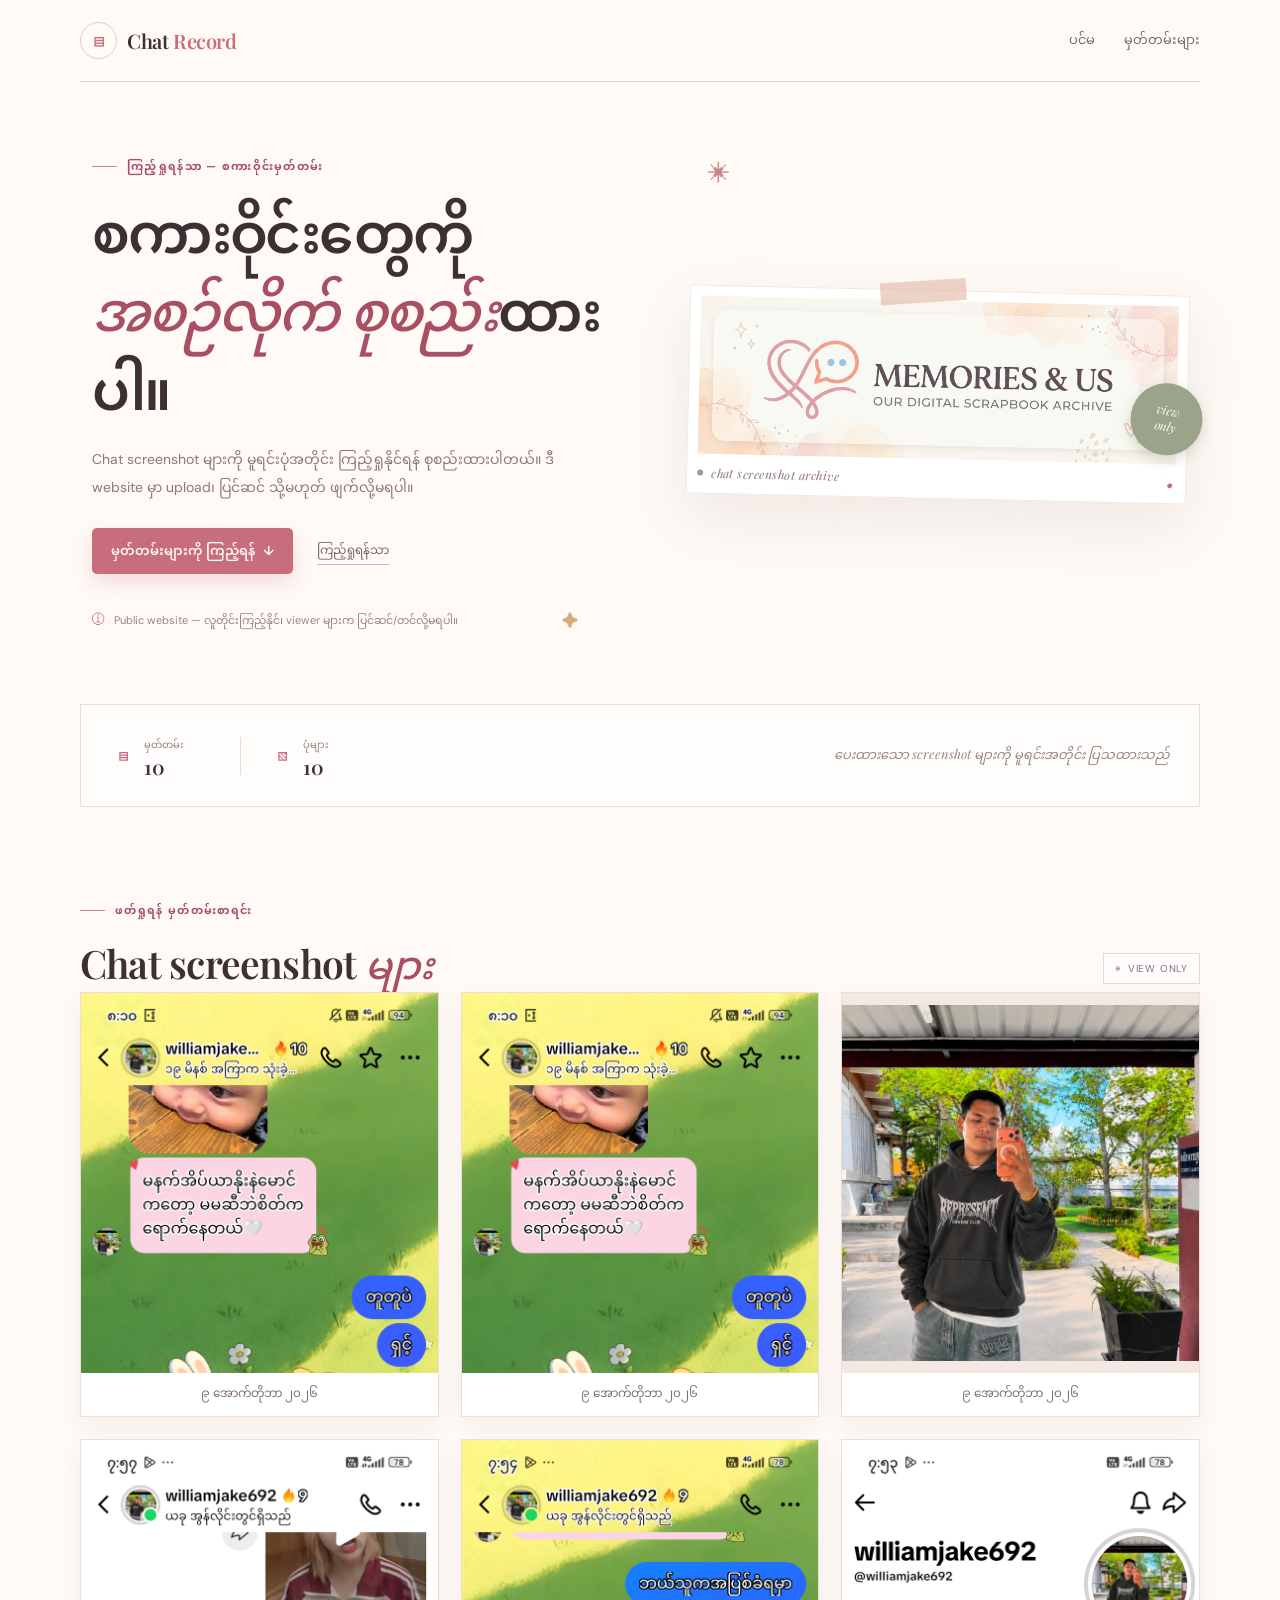
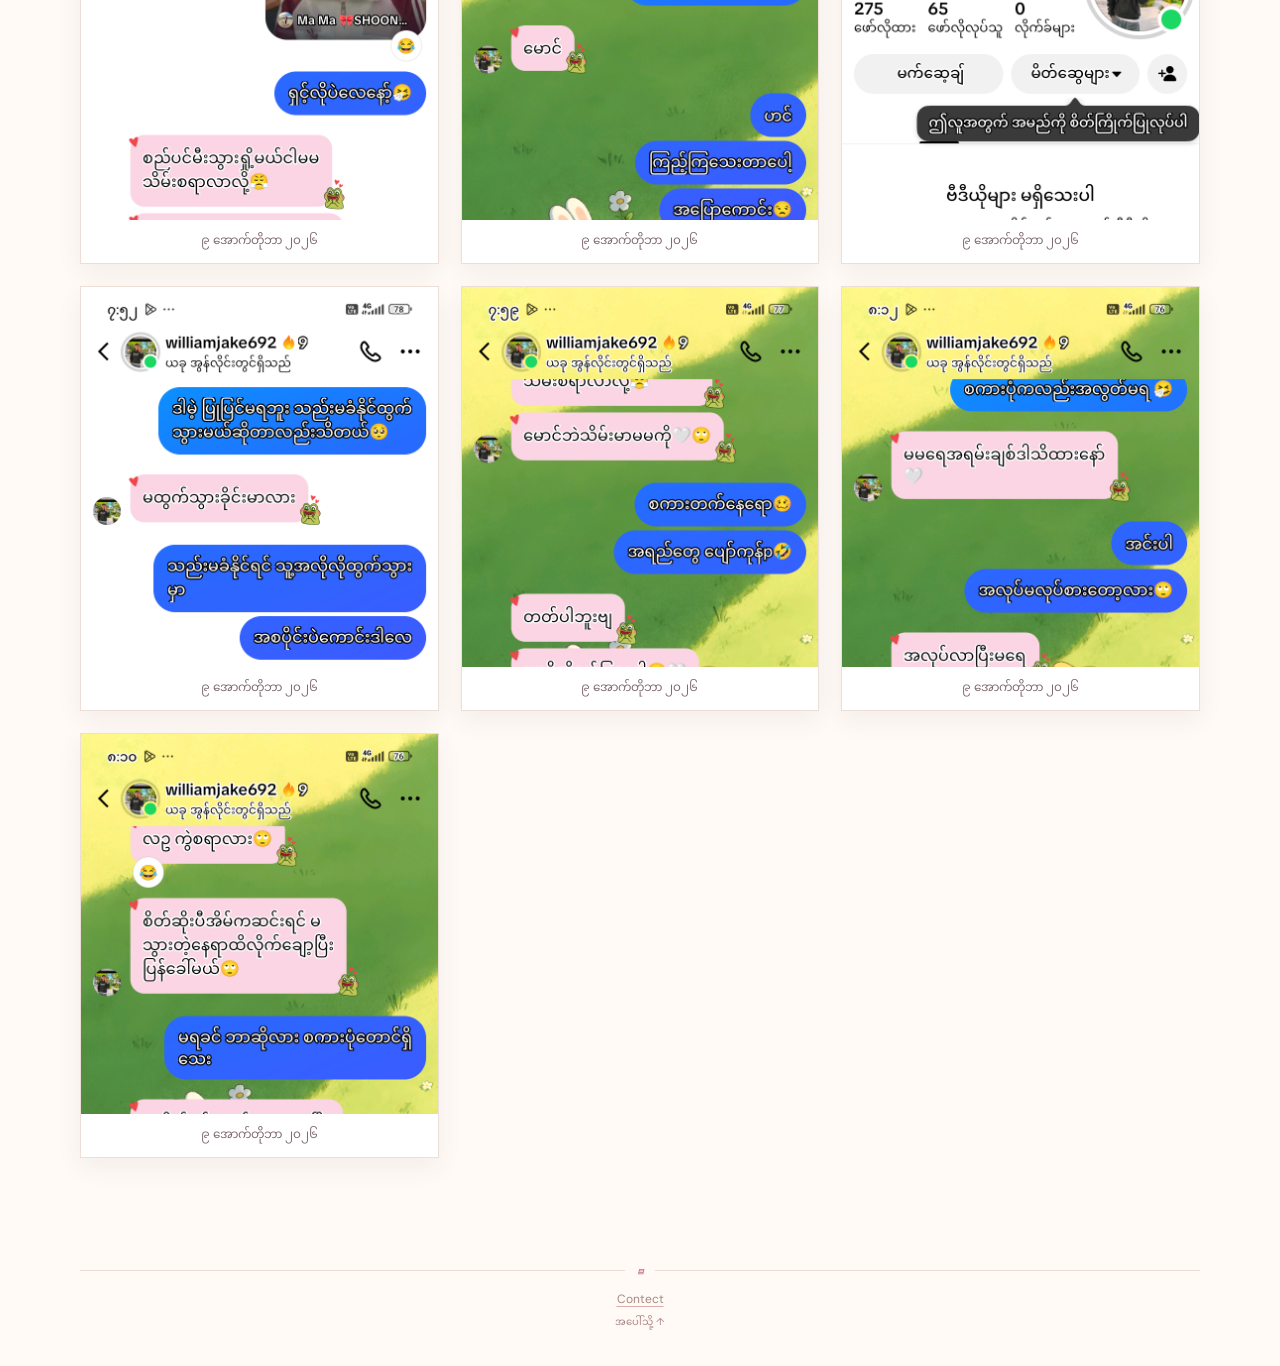
==== index.html @ d7e2bb33 "Link footer contact text to supplied website" ====
<!doctype html>
<html lang="my">
  <head>
    <meta charset="UTF-8" />
    <meta name="viewport" content="width=device-width, initial-scale=1" />
    <meta name="theme-color" content="#fff9f5" />
    <meta name="description" content="Chat screenshot များကို ကြည့်ရှုရန်သာ ပြုလုပ်ထားသော public read-only archive။" />
    <title>စကားဝိုင်းမှတ်တမ်း — Chat Archive</title>
    <link rel="preconnect" href="https://fonts.googleapis.com" />
    <link rel="preconnect" href="https://fonts.gstatic.com" crossorigin />
    <link href="https://fonts.googleapis.com/css2?family=DM+Sans:wght@400;500;600;700&family=Noto+Sans+Myanmar:wght@400;500;600;700&family=Playfair+Display:wght@500;600;700&display=swap" rel="stylesheet" />
    <link rel="stylesheet" href="styles.css?v=contact-6" />
    <script src="script.js?v=photos-5" defer></script>
  </head>
  <body>
    <div class="paper-grain" aria-hidden="true"></div>
    <div class="page-shell">
      <header class="topbar">
        <a class="brand" href="#home" aria-label="စကားဝိုင်းမှတ်တမ်း ပင်မစာမျက်နှာ">
          <span class="brand-mark" aria-hidden="true">▤</span>
          <span class="brand-name">Chat <i>Record</i></span>
        </a>
        <nav class="nav" aria-label="အဓိကလမ်းညွှန်">
          <a href="#home">ပင်မ</a>
          <a href="#gallery">မှတ်တမ်းများ</a>
        </nav>
      </header>

      <main id="home">
        <section class="hero" aria-labelledby="hero-title">
          <div class="hero-copy">
            <p class="eyebrow"><span class="eyebrow-line"></span> ကြည့်ရှုရန်သာ — စကားဝိုင်းမှတ်တမ်း</p>
            <h1 id="hero-title">စကားဝိုင်းတွေကို<br /><em>အစဉ်လိုက် စုစည်း</em>ထားပါ။</h1>
            <p class="hero-description">Chat screenshot များကို မူရင်းပုံအတိုင်း ကြည့်ရှုနိုင်ရန် စုစည်းထားပါတယ်။ ဒီ website မှာ upload၊ ပြင်ဆင် သို့မဟုတ် ဖျက်လို့မရပါ။</p>
            <div class="hero-actions">
              <a class="button button-primary" href="#gallery">မှတ်တမ်းများကို ကြည့်ရန် <span aria-hidden="true">↓</span></a>
              <span class="text-link">ကြည့်ရှုရန်သာ</span>
            </div>
            <div class="little-note"><span class="note-heart" aria-hidden="true">ⓘ</span><span>Public website — လူတိုင်းကြည့်နိုင်၊ viewer များက ပြင်ဆင်/တင်လို့မရပါ။</span></div>
          </div>
          <figure class="cover-card">
            <img src="assets/memories-us.jpg" alt="Memories & Us — Our digital scrapbook archive" fetchpriority="high" />
            <figcaption><span class="caption-dot"></span> chat screenshot archive <span class="caption-heart" aria-hidden="true">•</span></figcaption>
            <span class="cover-sticker" aria-hidden="true">view<br />only</span>
          </figure>
          <span class="hero-sparkle sparkle-one" aria-hidden="true">✳</span>
          <span class="hero-sparkle sparkle-two" aria-hidden="true">✦</span>
        </section>

        <section class="overview" aria-label="မှတ်တမ်းအကျဉ်း">
          <div class="overview-item"><span class="overview-icon">▤</span><span class="overview-label">မှတ်တမ်း</span><strong id="momentCount">10</strong></div>
          <span class="overview-divider" aria-hidden="true"></span>
          <div class="overview-item"><span class="overview-icon">▧</span><span class="overview-label">ပုံများ</span><strong id="photoCount">10</strong></div>
          <div class="overview-note">ပေးထားသော screenshot များကို မူရင်းအတိုင်း ပြသထားသည်</div>
        </section>

        <section class="gallery-section" id="gallery" aria-labelledby="gallery-heading">
          <div class="gallery-heading-row">
            <div class="section-heading">
              <p class="eyebrow"><span class="eyebrow-line"></span> ဖတ်ရှုရန် မှတ်တမ်းစာရင်း</p>
              <h2 id="gallery-heading">Chat screenshot <em>များ</em></h2>
            </div>
            <span class="view-only-badge"><span aria-hidden="true">◉</span> VIEW ONLY</span>
          </div>
          <div id="memoryGrid" class="memory-grid" aria-live="polite"></div>
        </section>
      </main>

      <footer class="footer"><div class="footer-rule"><span>▤</span></div><p><a class="footer-contact" href="https://daily-y-app.github.io/Apk-download" target="_blank" rel="noopener noreferrer">Contect</a></p><a href="#home">အပေါ်သို့ ↑</a></footer>
    </div>

    <dialog id="lightbox" class="lightbox" aria-label="ပုံကို အပြည့်ကြည့်ရန်"><button id="lightboxClose" class="lightbox-close" type="button" aria-label="ပိတ်ရန်">×</button><img id="lightboxImage" alt="မှတ်တမ်းပုံ အပြည့်အစုံ" /><p id="lightboxCaption"></p></dialog>
  </body>
</html>
---- styles.css ----
:root {
  color-scheme: light;
  --ink: #3d3034;
  --muted: #8c777c;
  --rose: #c86d7c;
  --rose-deep: #a94f64;
  --rose-pale: #f8e8e5;
  --paper: #fffaf6;
  --paper-deep: #f7eee8;
  --line: #eadbd5;
  --sage: #7f8e74;
  --serif: 'Playfair Display', 'Noto Sans Myanmar', Georgia, serif;
  --sans: 'DM Sans', 'Noto Sans Myanmar', sans-serif;
  --shadow: 0 22px 60px rgba(97, 64, 63, .10);
}

* { box-sizing: border-box; }
html { scroll-behavior: smooth; scroll-padding-top: 90px; }
body { margin: 0; min-width: 320px; color: var(--ink); background: var(--paper); font-family: var(--sans); font-size: 15px; line-height: 1.75; }
button, input, textarea { font: inherit; }
button, a, label { -webkit-tap-highlight-color: transparent; }
a { color: inherit; }
button:focus-visible, a:focus-visible, input:focus-visible, textarea:focus-visible, label:focus-within { outline: 3px solid rgba(200,109,124,.38); outline-offset: 3px; }
::selection { background: #f1ccd0; color: var(--ink); }
.paper-grain { position: fixed; inset: 0; z-index: -1; pointer-events: none; opacity: .24; background-image: radial-gradient(#c5a79b .55px, transparent .55px); background-size: 8px 8px; mask-image: linear-gradient(to bottom, #000, transparent 72%); }
.page-shell { width: min(1120px, calc(100% - 48px)); margin: 0 auto; }
.topbar { height: 82px; display: flex; align-items: center; justify-content: space-between; border-bottom: 1px solid rgba(218,195,185,.65); }
.brand { display: flex; align-items: center; gap: 10px; text-decoration: none; }
.brand-mark { width: 37px; height: 37px; display: grid; place-items: center; border: 1px solid #e6c7c2; border-radius: 50%; color: var(--rose); font-size: 22px; line-height: 1; }
.brand-name { font: 600 20px/1 var(--serif); letter-spacing: -.4px; }
.brand-name i { color: var(--rose); font-style: normal; }
.nav { display: flex; align-items: center; gap: 29px; font-size: 13px; }
.nav a { text-decoration: none; color: #78696b; transition: color .2s; }
.nav a:hover { color: var(--rose-deep); }
.nav .nav-add { border: 1px solid #e6c5c1; padding: 7px 15px; border-radius: 30px; color: var(--rose-deep); }
.hero { position: relative; display: grid; grid-template-columns: 1fr .94fr; align-items: center; gap: 64px; padding: 75px 12px 72px; }
.hero-copy { position: relative; z-index: 1; }
.eyebrow { margin: 0 0 15px; display: flex; align-items: center; gap: 10px; color: var(--rose-deep); font-size: 11px; letter-spacing: .12em; font-weight: 700; }
.eyebrow-line { width: 25px; height: 1px; background: #ca8390; }
h1, h2 { margin: 0; font-weight: 500; }
.hero h1 { font: 600 clamp(37px, 4.3vw, 57px)/1.42 var(--serif); letter-spacing: -.04em; }
h1 em, h2 em { color: var(--rose-deep); font-weight: 500; }
.hero-description { max-width: 480px; margin: 19px 0 0; color: var(--muted); font-size: 14px; line-height: 2; }
.hero-actions { display: flex; align-items: center; gap: 24px; margin-top: 27px; }
.button { display: inline-flex; justify-content: center; align-items: center; gap: 8px; border: 0; border-radius: 5px; padding: 12px 19px; cursor: pointer; text-decoration: none; font-size: 13px; font-weight: 600; transition: transform .2s, background .2s, box-shadow .2s; }
.button:hover { transform: translateY(-2px); }
.button-primary { color: #fffaf8; background: var(--rose); box-shadow: 0 8px 20px rgba(180,93,109,.20); }
.button-primary:hover { background: var(--rose-deep); box-shadow: 0 10px 24px rgba(180,93,109,.27); }
.text-link { color: #776467; text-decoration: none; font-size: 12px; border-bottom: 1px solid #d5b6b0; padding: 3px 0; }
.little-note { display: flex; align-items: center; gap: 9px; margin-top: 35px; color: #9a8482; font-size: 11px; }
.note-heart { color: #c66b7a; font-size: 13px; }
.cover-card { position: relative; margin: 0; padding: 10px 10px 0; transform: rotate(1.3deg); background: #fff; box-shadow: var(--shadow); border: 1px solid #f2e8e1; }
.cover-card::before { content: ''; position: absolute; left: 38%; top: -10px; z-index: 2; width: 86px; height: 22px; transform: rotate(-5deg); background: rgba(225,184,163,.6); }
.cover-card img { display: block; width: 100%; height: auto; aspect-ratio: 1792 / 592; object-fit: contain; background: #fff8f3; }
.cover-card figcaption { height: 39px; display: flex; align-items: center; gap: 8px; color: #8d7771; font: italic 12px var(--serif); letter-spacing: .04em; }
.caption-dot { width: 6px; height: 6px; border-radius: 50%; background: #95a18a; }
.caption-heart { margin-left: auto; color: var(--rose); font-size: 17px; }
.cover-sticker { position: absolute; right: -16px; bottom: 48px; width: 72px; height: 72px; display: grid; place-content: center; border-radius: 50%; transform: rotate(9deg); text-align: center; color: #fffaf8; background: #9ba38a; font: italic 12px/1.3 var(--serif); box-shadow: 0 5px 14px #7d786344; }
.hero-sparkle { position: absolute; color: #ca8589; }
.sparkle-one { top: 73px; right: 42%; font-size: 22px; }
.sparkle-two { bottom: 67px; left: 43%; color: #d5ac76; font-size: 17px; }
.overview { position: relative; min-height: 103px; display: flex; align-items: center; justify-content: flex-start; gap: 29px; padding: 15px 30px; border: 1px solid #eadcd4; background: rgba(255,255,255,.65); }
.overview-item { min-width: 100px; display: grid; grid-template-columns: 24px auto; grid-template-rows: 1fr 1fr; align-items: center; column-gap: 9px; }
.overview-icon { grid-row: 1 / 3; color: var(--rose); font-size: 20px; text-align: center; }
.overview-label { color: #957f7e; font-size: 10px; }
.overview-item strong { font: 600 20px/1.1 var(--serif); }
.overview-divider { width: 1px; height: 38px; background: #e8d9d2; }
.overview-note { margin-left: auto; color: #9b8581; font: italic 13px var(--serif); }
.overview-note span { margin-left: 7px; color: var(--rose); }
.add-section, .gallery-section { padding-top: 94px; }
.section-heading h2 { font: 600 clamp(27px, 3.4vw, 39px)/1.45 var(--serif); letter-spacing: -.02em; }
.section-heading > p:last-child { margin: 7px 0 0; color: var(--muted); font-size: 13px; }
.memory-form { margin-top: 25px; padding: 25px 29px 20px; border: 1px solid var(--line); background: rgba(255,255,255,.76); box-shadow: 0 12px 32px rgba(95,66,61,.055); }
.form-topline { display: flex; align-items: center; gap: 9px; padding-bottom: 17px; margin-bottom: 20px; border-bottom: 1px solid #f0e6e0; color: #6f5d60; font: 500 13px var(--serif); }
.form-icon { color: var(--rose); font-size: 18px; }
.form-required { margin-left: auto; color: #aa8e8c; font: 11px var(--sans); }
.field-grid { display: grid; grid-template-columns: 1fr 1fr; gap: 18px; }
.field { min-width: 0; display: block; margin-bottom: 16px; }
.field > span:first-child { display: block; margin: 0 0 7px; color: #645357; font-size: 12px; font-weight: 600; }
.field > span b { color: var(--rose); }
.field small { color: #a38e8c; font-size: 10px; font-weight: 400; }
.field input, .field textarea { display: block; width: 100%; border: 1px solid #e8dcd5; border-radius: 4px; padding: 10px 12px; color: var(--ink); background: #fffdfa; font-size: 12px; line-height: 1.7; transition: border .2s, box-shadow .2s; }
.field input::placeholder, .field textarea::placeholder { color: #b29f9d; }
.field input:focus, .field textarea:focus { outline: none; border-color: #cd8b94; box-shadow: 0 0 0 3px rgba(200,109,124,.10); }
.field textarea { min-height: 88px; resize: vertical; }
.image-fields { gap: 18px; }
.file-field input[type=file] { padding: 6px 8px; color: #8e7d7b; background: #fffdfa; font-size: 11px; }
.file-field input[type=file]::file-selector-button { margin-right: 10px; padding: 6px 10px; border: 0; border-radius: 3px; color: #775b61; background: #f5e9e6; cursor: pointer; font: 11px var(--sans); }
.file-hint { display: block; margin-top: 5px; color: #a48e8b; font-size: 10px; }
.image-preview { position: relative; width: fit-content; max-width: 100%; margin: 0 0 16px; padding: 5px; border: 1px solid var(--line); background: white; }
.image-preview[hidden] { display: none; }
.image-preview img { display: block; max-width: min(330px, 70vw); max-height: 200px; object-fit: contain; }
.preview-remove { position: absolute; top: 8px; right: 8px; width: 26px; height: 26px; border: 0; border-radius: 50%; color: white; background: #503b40cc; cursor: pointer; font-size: 18px; line-height: 1; }
.form-bottom { display: flex; align-items: center; justify-content: space-between; gap: 16px; padding-top: 4px; }
.form-bottom p { margin: 0; color: #9b8582; font-size: 10px; }
.submit-button { min-width: 148px; }
.form-message { min-height: 0; margin: 0; color: var(--rose-deep); font-size: 12px; }
.form-message:not(:empty) { margin-top: 10px; }
.gallery-heading-row { display: flex; align-items: end; justify-content: space-between; gap: 20px; }
.archive-actions { display: flex; gap: 8px; padding-bottom: 7px; }
.quiet-button { display: inline-flex; align-items: center; justify-content: center; min-height: 34px; padding: 6px 11px; border: 1px solid #e7d8d3; border-radius: 4px; color: #826e70; background: rgba(255,255,255,.6); cursor: pointer; text-decoration: none; font-size: 11px; transition: border .2s, color .2s; }
.quiet-button:hover { border-color: #cf9ca0; color: var(--rose-deep); }
.import-label { cursor: pointer; }
.gallery-toolbar { display: flex; align-items: center; gap: 10px; margin: 25px 0 18px; padding-bottom: 13px; border-bottom: 1px solid #ebdfda; }
.search-box { display: flex; align-items: center; gap: 8px; width: min(320px, 52%); height: 36px; padding: 0 10px; border: 1px solid #e9ddd7; background: rgba(255,255,255,.7); color: #a08888; }
.search-box > span { font: 23px/1 var(--serif); }
.search-box input { width: 100%; border: 0; outline: 0; color: var(--ink); background: transparent; font-size: 11px; }
.search-box input:focus-visible { outline: none; }
.filter-button { height: 36px; padding: 0 12px; border: 1px solid #e9ddd7; color: #806b6e; background: #fffdfa; cursor: pointer; font-size: 11px; }
.filter-button[aria-pressed=true] { border-color: #d7a0a3; color: var(--rose-deep); background: #f9eeec; }
.filter-button span { margin-right: 4px; }
.result-label { margin: 0 0 0 auto; color: #9b8582; font-size: 10px; }
.memory-grid { display: grid; grid-template-columns: repeat(3, minmax(0, 1fr)); align-items: start; gap: 22px; }
.memory-card { overflow: hidden; background: #fff; border: 1px solid #eddfd8; box-shadow: 0 9px 24px rgba(91,62,56,.065); transition: transform .22s, box-shadow .22s; }
.memory-card:hover { transform: translateY(-4px); box-shadow: 0 15px 32px rgba(91,62,56,.12); }
.memory-photo { position: relative; display: grid; place-items: center; width: 100%; height: 380px; overflow: hidden; padding: 0; border: 0; color: inherit; background: #f4e8e3; cursor: zoom-in; }
.memory-photo img { width: 100%; height: 100%; display: block; object-fit: contain; transition: filter .2s; }
.memory-photo:hover img { filter: brightness(.96); }
.photo-missing { display: grid; place-items: center; color: #b8898b; font-size: 34px; }
.memory-body { padding: 10px 14px 12px; }
.memory-date { color: #806c6e; font-size: 12px; text-align: center; }
.memory-title { margin: 7px 0 5px; color: #4a373b; font: 600 19px/1.5 var(--serif); overflow-wrap: anywhere; }
.memory-caption { margin: 0; color: #816e70; font-size: 12px; line-height: 1.9; white-space: pre-wrap; overflow-wrap: anywhere; }
.record-tag { display: inline-block; margin-top: 12px; padding: 3px 8px; border: 1px solid #e7d8d3; color: #8f7779; font-size: 10px; }
.view-only-badge { display: inline-flex; align-items: center; gap: 7px; margin-bottom: 8px; padding: 6px 11px; border: 1px solid #e7d8d3; color: #856f71; background: rgba(255,255,255,.65); font-size: 10px; letter-spacing: .08em; }
.memory-actions { display: flex; justify-content: space-between; align-items: center; padding-top: 13px; margin-top: 12px; border-top: 1px solid #f0e7e2; }
.card-action { border: 0; padding: 4px 0; color: #9b8282; background: transparent; cursor: pointer; font-size: 11px; }
.card-action:hover { color: var(--rose-deep); }
.card-action.is-favorite { color: var(--rose-deep); }
.empty-state { grid-column: 1 / -1; padding: 55px 20px; border: 1px dashed #dfc9c2; color: #927d7c; background: rgba(255,255,255,.48); text-align: center; }
.empty-icon { display: block; margin-bottom: 8px; color: #ca8690; font: 38px/1 var(--serif); }
.empty-state strong { display: block; margin-bottom: 5px; color: #634f52; font: 600 19px var(--serif); }
.empty-state p { margin: 0; font-size: 12px; }
.empty-state a { color: var(--rose-deep); text-decoration-color: #dbacaa; text-underline-offset: 3px; }
.footer { position: relative; margin-top: 84px; padding: 20px 0 32px; color: #9a8581; text-align: center; font: italic 12px var(--serif); }
.footer p { margin: 12px 0 5px; }
.footer-contact { color: #a78684; font: 12px var(--sans); text-decoration-color: #dbacaa; text-underline-offset: 3px; }
.footer-contact:hover { color: var(--rose-deep); }
.footer > a { color: #a78684; text-decoration: none; font: 10px var(--sans); }
.footer-rule { display: flex; align-items: center; gap: 12px; color: var(--rose); }
.footer-rule::before, .footer-rule::after { content: ''; flex: 1; height: 1px; background: #eadbd5; }
.lightbox { position: fixed; inset: 0; width: 100%; max-width: none; height: 100%; max-height: none; padding: 55px 24px 30px; border: 0; color: white; background: rgba(35,25,29,.94); text-align: center; }
.lightbox::backdrop { background: rgba(35,25,29,.94); }
.lightbox[open] { display: flex; flex-direction: column; justify-content: center; align-items: center; }
.lightbox img { max-width: min(100%, 1100px); max-height: calc(100vh - 115px); object-fit: contain; box-shadow: 0 12px 40px #0005; }
.lightbox p { margin: 12px 0 0; color: #f4dfe0; font: italic 14px var(--serif); }
.lightbox-close { position: absolute; top: 14px; right: 20px; width: 42px; height: 42px; border: 1px solid #ffffff50; border-radius: 50%; color: white; background: transparent; cursor: pointer; font-size: 27px; line-height: 1; }
.toast { position: fixed; z-index: 10; right: 22px; bottom: 22px; max-width: min(400px, calc(100vw - 44px)); padding: 11px 17px; transform: translateY(15px); opacity: 0; pointer-events: none; border: 1px solid #e8d8d2; color: #644f52; background: #fffaf6; box-shadow: 0 9px 26px #51343821; font-size: 12px; transition: opacity .2s, transform .2s; }
.toast.is-visible { transform: translateY(0); opacity: 1; }

@media (max-width: 820px) {
  .hero { gap: 35px; padding: 58px 8px; }
  .hero h1 { font-size: clamp(34px, 5.3vw, 46px); }
  .overview { gap: 17px; padding-inline: 18px; }
  .overview-note { font-size: 11px; }
  .memory-grid { grid-template-columns: repeat(2, minmax(0, 1fr)); }
}
@media (max-width: 600px) {
  .page-shell { width: calc(100% - 32px); }
  .topbar { height: auto; min-height: 72px; flex-wrap: wrap; gap: 8px; padding: 13px 0 11px; }
  .brand-name { font-size: 18px; }
  .nav { width: 100%; justify-content: space-between; gap: 8px; padding-top: 5px; font-size: 11px; }
  .nav .nav-add { padding: 5px 10px; }
  .hero { grid-template-columns: 1fr; gap: 27px; padding: 44px 2px 38px; }
  .hero h1 { font-size: clamp(34px, 9vw, 46px); }
  .hero-description { font-size: 13px; }
  .hero-actions { gap: 17px; }
  .button { padding: 11px 14px; font-size: 12px; }
  .little-note { margin-top: 21px; }
  .cover-card { width: calc(100% - 18px); justify-self: center; }
  .cover-sticker { right: -13px; bottom: 41px; width: 63px; height: 63px; }
  .sparkle-one { top: 28px; right: 13%; }
  .sparkle-two { display: none; }
  .overview { min-height: 83px; gap: 10px; padding: 12px 9px; }
  .overview-item { min-width: 0; grid-template-columns: 20px auto; gap: 6px; }
  .overview-icon { font-size: 16px; }
  .overview-label { font-size: 9px; }
  .overview-item strong { font-size: 17px; }
  .overview-divider { height: 30px; }
  .overview-note { display: none; }
  .add-section, .gallery-section { padding-top: 65px; }
  .section-heading h2 { font-size: 28px; }
  .section-heading > p:last-child { font-size: 12px; }
  .memory-form { padding: 18px 15px 16px; }
  .field-grid { grid-template-columns: 1fr; gap: 0; }
  .field { margin-bottom: 13px; }
  .form-bottom { align-items: flex-start; flex-direction: column; }
  .submit-button { width: 100%; }
  .gallery-heading-row { align-items: flex-start; flex-direction: column; gap: 9px; }
  .archive-actions { padding-bottom: 0; }
  .gallery-toolbar { flex-wrap: wrap; gap: 8px; margin-top: 18px; }
  .search-box { width: 100%; }
  .result-label { margin-left: auto; }
  .memory-grid { grid-template-columns: 1fr; gap: 15px; }
  .memory-photo { height: min(420px, 110vw); }
  .footer { margin-top: 60px; }
}
@media (prefers-reduced-motion: reduce) { *, *::before, *::after { scroll-behavior: auto !important; transition-duration: .01ms !important; animation-duration: .01ms !important; } }
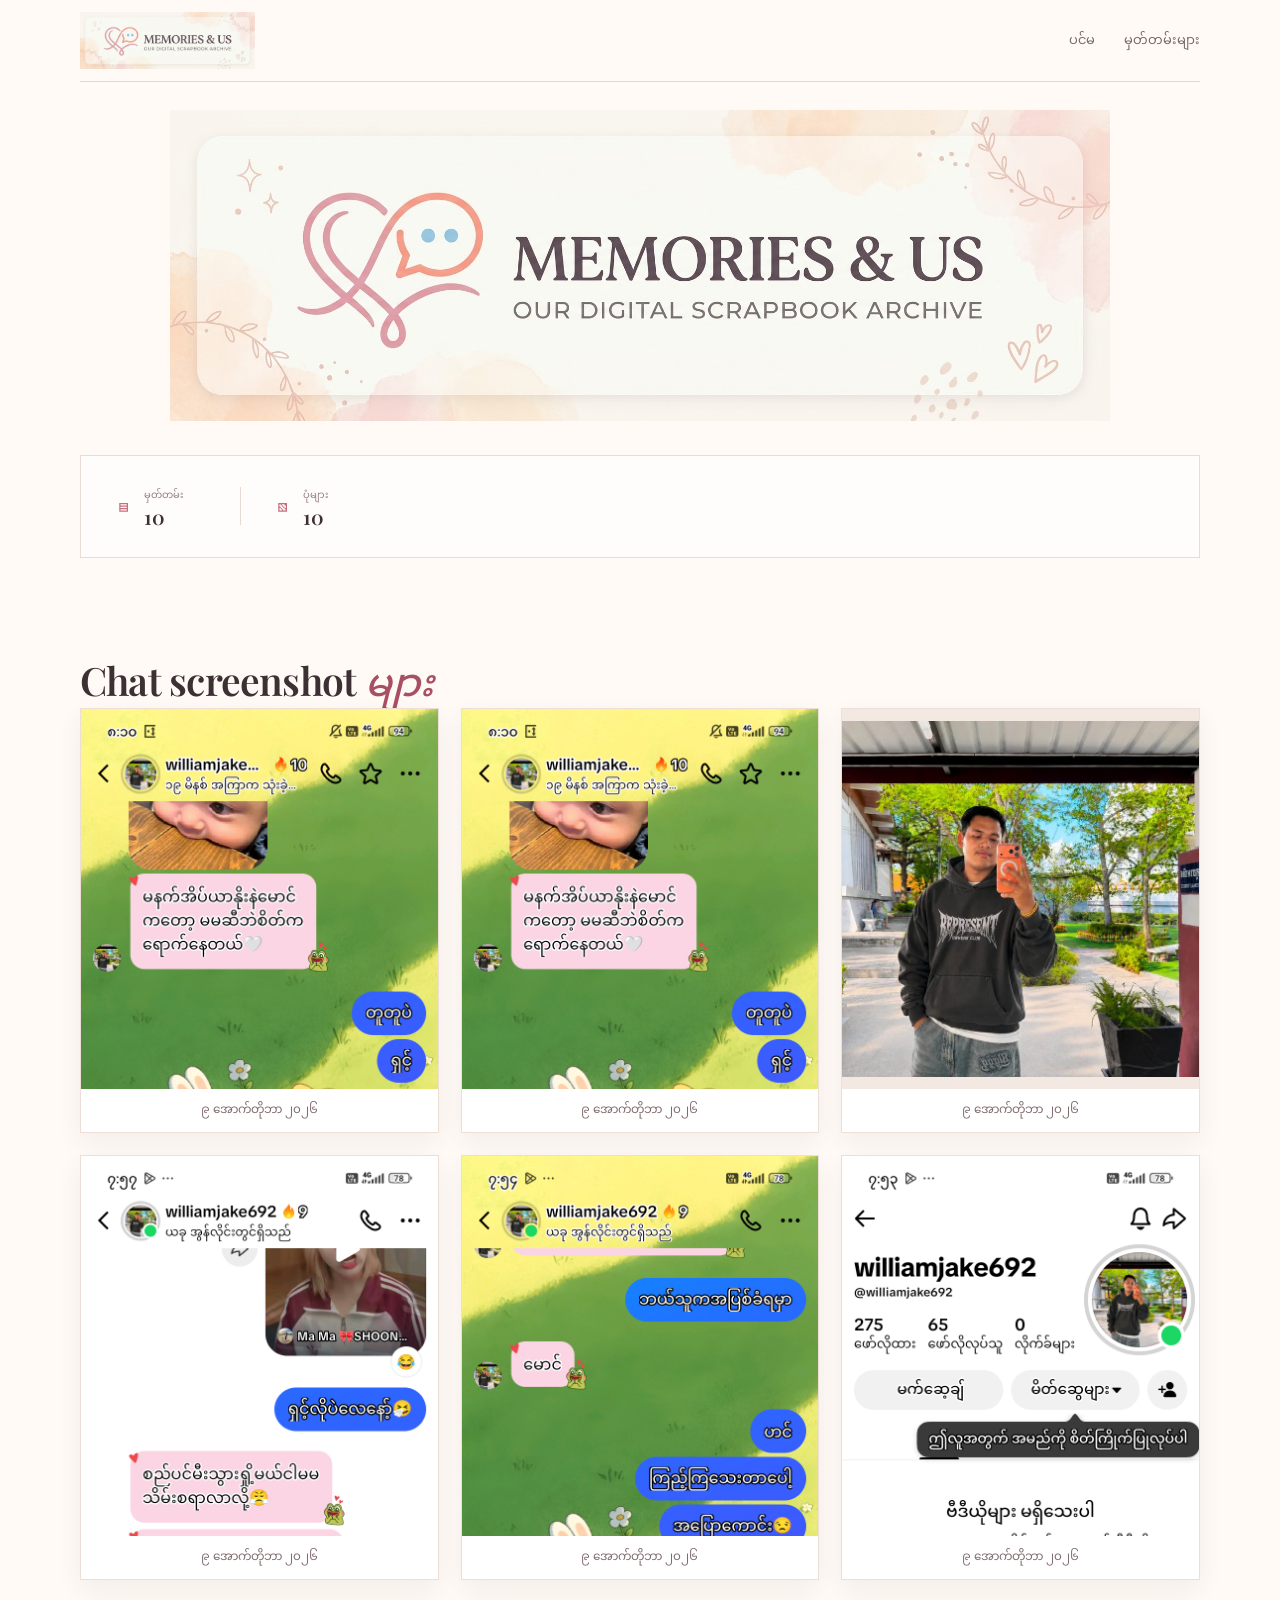
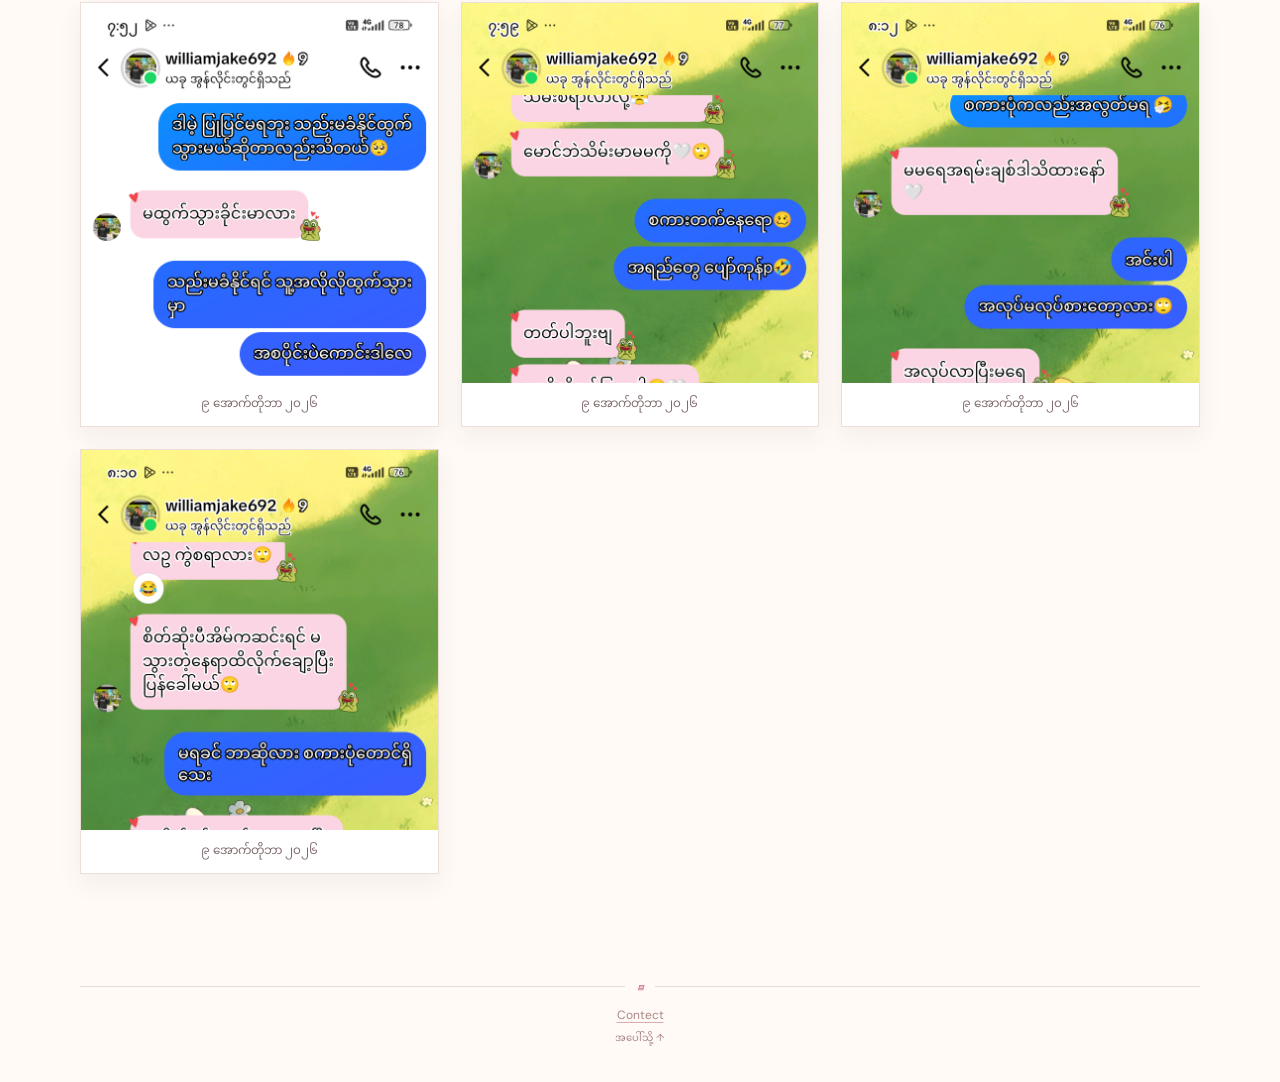
==== commit 712faf64: "Use supplied image as site header and logo" ====
--- a/index.html
+++ b/index.html
@@ -4,21 +4,22 @@
     <meta charset="UTF-8" />
     <meta name="viewport" content="width=device-width, initial-scale=1" />
     <meta name="theme-color" content="#fff9f5" />
-    <meta name="description" content="Chat screenshot များကို ကြည့်ရှုရန်သာ ပြုလုပ်ထားသော public read-only archive။" />
-    <title>စကားဝိုင်းမှတ်တမ်း — Chat Archive</title>
+    <meta name="description" content="Chat screenshot များကိုကြည့်ရှုနိုင်သည့် photo archive။" />
+    <meta property="og:image" content="https://daily-wage-app.github.io/memory-chat-hub/assets/memories-us.jpg" />
+    <title>Memories & Us — Chat Archive</title>
+    <link rel="icon" type="image/jpeg" href="assets/memories-us.jpg" />
     <link rel="preconnect" href="https://fonts.googleapis.com" />
     <link rel="preconnect" href="https://fonts.gstatic.com" crossorigin />
     <link href="https://fonts.googleapis.com/css2?family=DM+Sans:wght@400;500;600;700&family=Noto+Sans+Myanmar:wght@400;500;600;700&family=Playfair+Display:wght@500;600;700&display=swap" rel="stylesheet" />
-    <link rel="stylesheet" href="styles.css?v=contact-6" />
+    <link rel="stylesheet" href="styles.css?v=header-7" />
     <script src="script.js?v=photos-5" defer></script>
   </head>
   <body>
     <div class="paper-grain" aria-hidden="true"></div>
     <div class="page-shell">
       <header class="topbar">
-        <a class="brand" href="#home" aria-label="စကားဝိုင်းမှတ်တမ်း ပင်မစာမျက်နှာ">
-          <span class="brand-mark" aria-hidden="true">▤</span>
-          <span class="brand-name">Chat <i>Record</i></span>
+        <a class="brand" href="#home" aria-label="Memories & Us — ပင်မစာမျက်နှာ">
+          <img class="brand-logo" src="assets/memories-us.jpg" alt="Memories & Us" />
         </a>
         <nav class="nav" aria-label="အဓိကလမ်းညွှန်">
           <a href="#home">ပင်မ</a>
@@ -27,40 +28,21 @@
       </header>
 
       <main id="home">
-        <section class="hero" aria-labelledby="hero-title">
-          <div class="hero-copy">
-            <p class="eyebrow"><span class="eyebrow-line"></span> ကြည့်ရှုရန်သာ — စကားဝိုင်းမှတ်တမ်း</p>
-            <h1 id="hero-title">စကားဝိုင်းတွေကို<br /><em>အစဉ်လိုက် စုစည်း</em>ထားပါ။</h1>
-            <p class="hero-description">Chat screenshot များကို မူရင်းပုံအတိုင်း ကြည့်ရှုနိုင်ရန် စုစည်းထားပါတယ်။ ဒီ website မှာ upload၊ ပြင်ဆင် သို့မဟုတ် ဖျက်လို့မရပါ။</p>
-            <div class="hero-actions">
-              <a class="button button-primary" href="#gallery">မှတ်တမ်းများကို ကြည့်ရန် <span aria-hidden="true">↓</span></a>
-              <span class="text-link">ကြည့်ရှုရန်သာ</span>
-            </div>
-            <div class="little-note"><span class="note-heart" aria-hidden="true">ⓘ</span><span>Public website — လူတိုင်းကြည့်နိုင်၊ viewer များက ပြင်ဆင်/တင်လို့မရပါ။</span></div>
-          </div>
-          <figure class="cover-card">
-            <img src="assets/memories-us.jpg" alt="Memories & Us — Our digital scrapbook archive" fetchpriority="high" />
-            <figcaption><span class="caption-dot"></span> chat screenshot archive <span class="caption-heart" aria-hidden="true">•</span></figcaption>
-            <span class="cover-sticker" aria-hidden="true">view<br />only</span>
-          </figure>
-          <span class="hero-sparkle sparkle-one" aria-hidden="true">✳</span>
-          <span class="hero-sparkle sparkle-two" aria-hidden="true">✦</span>
+        <section class="hero-banner" aria-label="Memories & Us">
+          <img class="masthead-image" src="assets/memories-us.jpg" alt="Memories & Us banner" fetchpriority="high" />
         </section>
 
         <section class="overview" aria-label="မှတ်တမ်းအကျဉ်း">
           <div class="overview-item"><span class="overview-icon">▤</span><span class="overview-label">မှတ်တမ်း</span><strong id="momentCount">10</strong></div>
           <span class="overview-divider" aria-hidden="true"></span>
           <div class="overview-item"><span class="overview-icon">▧</span><span class="overview-label">ပုံများ</span><strong id="photoCount">10</strong></div>
-          <div class="overview-note">ပေးထားသော screenshot များကို မူရင်းအတိုင်း ပြသထားသည်</div>
         </section>
 
         <section class="gallery-section" id="gallery" aria-labelledby="gallery-heading">
           <div class="gallery-heading-row">
             <div class="section-heading">
-              <p class="eyebrow"><span class="eyebrow-line"></span> ဖတ်ရှုရန် မှတ်တမ်းစာရင်း</p>
               <h2 id="gallery-heading">Chat screenshot <em>များ</em></h2>
             </div>
-            <span class="view-only-badge"><span aria-hidden="true">◉</span> VIEW ONLY</span>
           </div>
           <div id="memoryGrid" class="memory-grid" aria-live="polite"></div>
         </section>
--- a/styles.css
+++ b/styles.css
@@ -25,40 +25,16 @@
 .paper-grain { position: fixed; inset: 0; z-index: -1; pointer-events: none; opacity: .24; background-image: radial-gradient(#c5a79b .55px, transparent .55px); background-size: 8px 8px; mask-image: linear-gradient(to bottom, #000, transparent 72%); }
 .page-shell { width: min(1120px, calc(100% - 48px)); margin: 0 auto; }
 .topbar { height: 82px; display: flex; align-items: center; justify-content: space-between; border-bottom: 1px solid rgba(218,195,185,.65); }
-.brand { display: flex; align-items: center; gap: 10px; text-decoration: none; }
-.brand-mark { width: 37px; height: 37px; display: grid; place-items: center; border: 1px solid #e6c7c2; border-radius: 50%; color: var(--rose); font-size: 22px; line-height: 1; }
-.brand-name { font: 600 20px/1 var(--serif); letter-spacing: -.4px; }
-.brand-name i { color: var(--rose); font-style: normal; }
+.brand { display: block; text-decoration: none; }
+.brand-logo { display: block; width: 175px; max-height: 58px; object-fit: contain; object-position: left center; }
 .nav { display: flex; align-items: center; gap: 29px; font-size: 13px; }
 .nav a { text-decoration: none; color: #78696b; transition: color .2s; }
 .nav a:hover { color: var(--rose-deep); }
 .nav .nav-add { border: 1px solid #e6c5c1; padding: 7px 15px; border-radius: 30px; color: var(--rose-deep); }
-.hero { position: relative; display: grid; grid-template-columns: 1fr .94fr; align-items: center; gap: 64px; padding: 75px 12px 72px; }
-.hero-copy { position: relative; z-index: 1; }
-.eyebrow { margin: 0 0 15px; display: flex; align-items: center; gap: 10px; color: var(--rose-deep); font-size: 11px; letter-spacing: .12em; font-weight: 700; }
-.eyebrow-line { width: 25px; height: 1px; background: #ca8390; }
-h1, h2 { margin: 0; font-weight: 500; }
-.hero h1 { font: 600 clamp(37px, 4.3vw, 57px)/1.42 var(--serif); letter-spacing: -.04em; }
-h1 em, h2 em { color: var(--rose-deep); font-weight: 500; }
-.hero-description { max-width: 480px; margin: 19px 0 0; color: var(--muted); font-size: 14px; line-height: 2; }
-.hero-actions { display: flex; align-items: center; gap: 24px; margin-top: 27px; }
-.button { display: inline-flex; justify-content: center; align-items: center; gap: 8px; border: 0; border-radius: 5px; padding: 12px 19px; cursor: pointer; text-decoration: none; font-size: 13px; font-weight: 600; transition: transform .2s, background .2s, box-shadow .2s; }
-.button:hover { transform: translateY(-2px); }
-.button-primary { color: #fffaf8; background: var(--rose); box-shadow: 0 8px 20px rgba(180,93,109,.20); }
-.button-primary:hover { background: var(--rose-deep); box-shadow: 0 10px 24px rgba(180,93,109,.27); }
-.text-link { color: #776467; text-decoration: none; font-size: 12px; border-bottom: 1px solid #d5b6b0; padding: 3px 0; }
-.little-note { display: flex; align-items: center; gap: 9px; margin-top: 35px; color: #9a8482; font-size: 11px; }
-.note-heart { color: #c66b7a; font-size: 13px; }
-.cover-card { position: relative; margin: 0; padding: 10px 10px 0; transform: rotate(1.3deg); background: #fff; box-shadow: var(--shadow); border: 1px solid #f2e8e1; }
-.cover-card::before { content: ''; position: absolute; left: 38%; top: -10px; z-index: 2; width: 86px; height: 22px; transform: rotate(-5deg); background: rgba(225,184,163,.6); }
-.cover-card img { display: block; width: 100%; height: auto; aspect-ratio: 1792 / 592; object-fit: contain; background: #fff8f3; }
-.cover-card figcaption { height: 39px; display: flex; align-items: center; gap: 8px; color: #8d7771; font: italic 12px var(--serif); letter-spacing: .04em; }
-.caption-dot { width: 6px; height: 6px; border-radius: 50%; background: #95a18a; }
-.caption-heart { margin-left: auto; color: var(--rose); font-size: 17px; }
-.cover-sticker { position: absolute; right: -16px; bottom: 48px; width: 72px; height: 72px; display: grid; place-content: center; border-radius: 50%; transform: rotate(9deg); text-align: center; color: #fffaf8; background: #9ba38a; font: italic 12px/1.3 var(--serif); box-shadow: 0 5px 14px #7d786344; }
-.hero-sparkle { position: absolute; color: #ca8589; }
-.sparkle-one { top: 73px; right: 42%; font-size: 22px; }
-.sparkle-two { bottom: 67px; left: 43%; color: #d5ac76; font-size: 17px; }
+.hero-banner { padding: 28px 0 34px; }
+.masthead-image { display: block; width: 100%; max-width: 940px; height: auto; margin: 0 auto; object-fit: contain; }
+h2 { margin: 0; font-weight: 500; }
+h2 em { color: var(--rose-deep); font-weight: 500; }
 .overview { position: relative; min-height: 103px; display: flex; align-items: center; justify-content: flex-start; gap: 29px; padding: 15px 30px; border: 1px solid #eadcd4; background: rgba(255,255,255,.65); }
 .overview-item { min-width: 100px; display: grid; grid-template-columns: 24px auto; grid-template-rows: 1fr 1fr; align-items: center; column-gap: 9px; }
 .overview-icon { grid-row: 1 / 3; color: var(--rose); font-size: 20px; text-align: center; }
@@ -149,8 +125,7 @@
 .toast.is-visible { transform: translateY(0); opacity: 1; }
 
 @media (max-width: 820px) {
-  .hero { gap: 35px; padding: 58px 8px; }
-  .hero h1 { font-size: clamp(34px, 5.3vw, 46px); }
+  .hero-banner { padding: 24px 0 30px; }
   .overview { gap: 17px; padding-inline: 18px; }
   .overview-note { font-size: 11px; }
   .memory-grid { grid-template-columns: repeat(2, minmax(0, 1fr)); }
@@ -158,19 +133,10 @@
 @media (max-width: 600px) {
   .page-shell { width: calc(100% - 32px); }
   .topbar { height: auto; min-height: 72px; flex-wrap: wrap; gap: 8px; padding: 13px 0 11px; }
-  .brand-name { font-size: 18px; }
+  .brand-logo { width: 145px; max-height: 48px; }
   .nav { width: 100%; justify-content: space-between; gap: 8px; padding-top: 5px; font-size: 11px; }
   .nav .nav-add { padding: 5px 10px; }
-  .hero { grid-template-columns: 1fr; gap: 27px; padding: 44px 2px 38px; }
-  .hero h1 { font-size: clamp(34px, 9vw, 46px); }
-  .hero-description { font-size: 13px; }
-  .hero-actions { gap: 17px; }
-  .button { padding: 11px 14px; font-size: 12px; }
-  .little-note { margin-top: 21px; }
-  .cover-card { width: calc(100% - 18px); justify-self: center; }
-  .cover-sticker { right: -13px; bottom: 41px; width: 63px; height: 63px; }
-  .sparkle-one { top: 28px; right: 13%; }
-  .sparkle-two { display: none; }
+  .hero-banner { padding: 18px 0 24px; }
   .overview { min-height: 83px; gap: 10px; padding: 12px 9px; }
   .overview-item { min-width: 0; grid-template-columns: 20px auto; gap: 6px; }
   .overview-icon { font-size: 16px; }
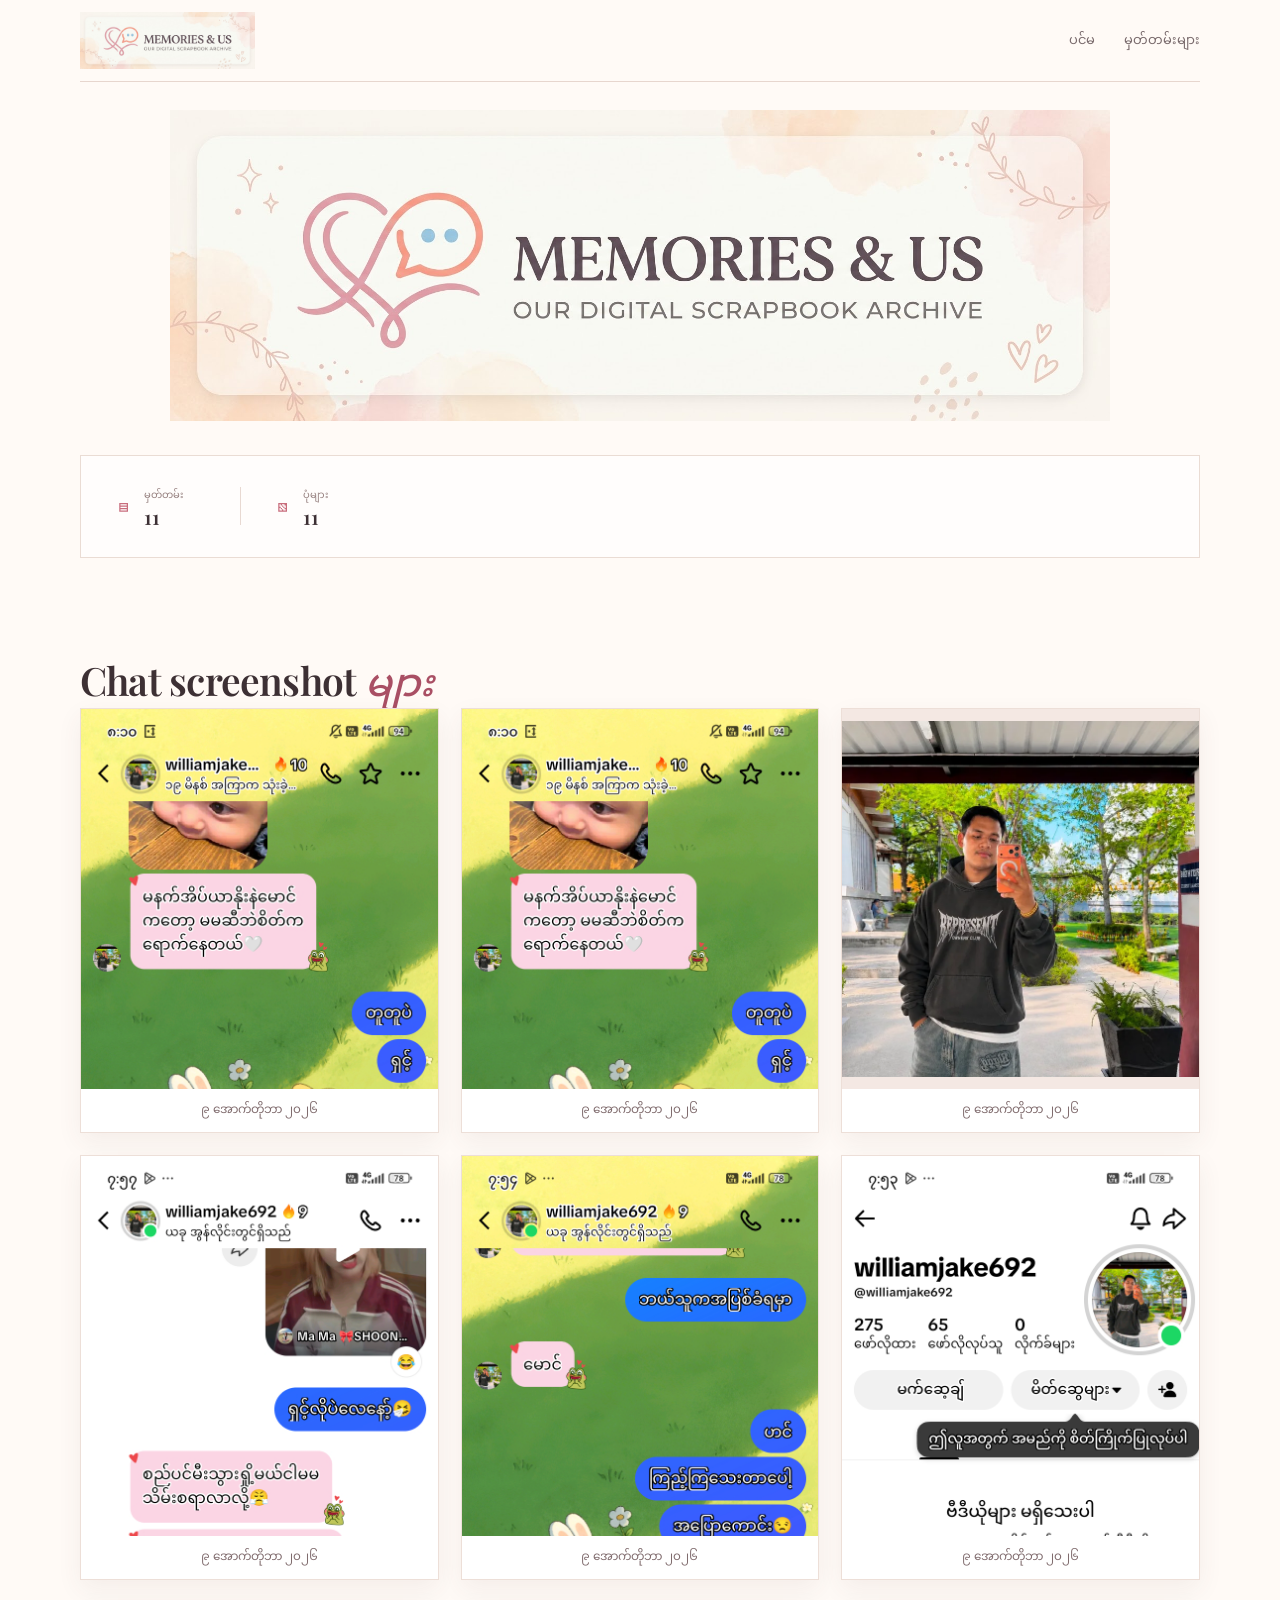
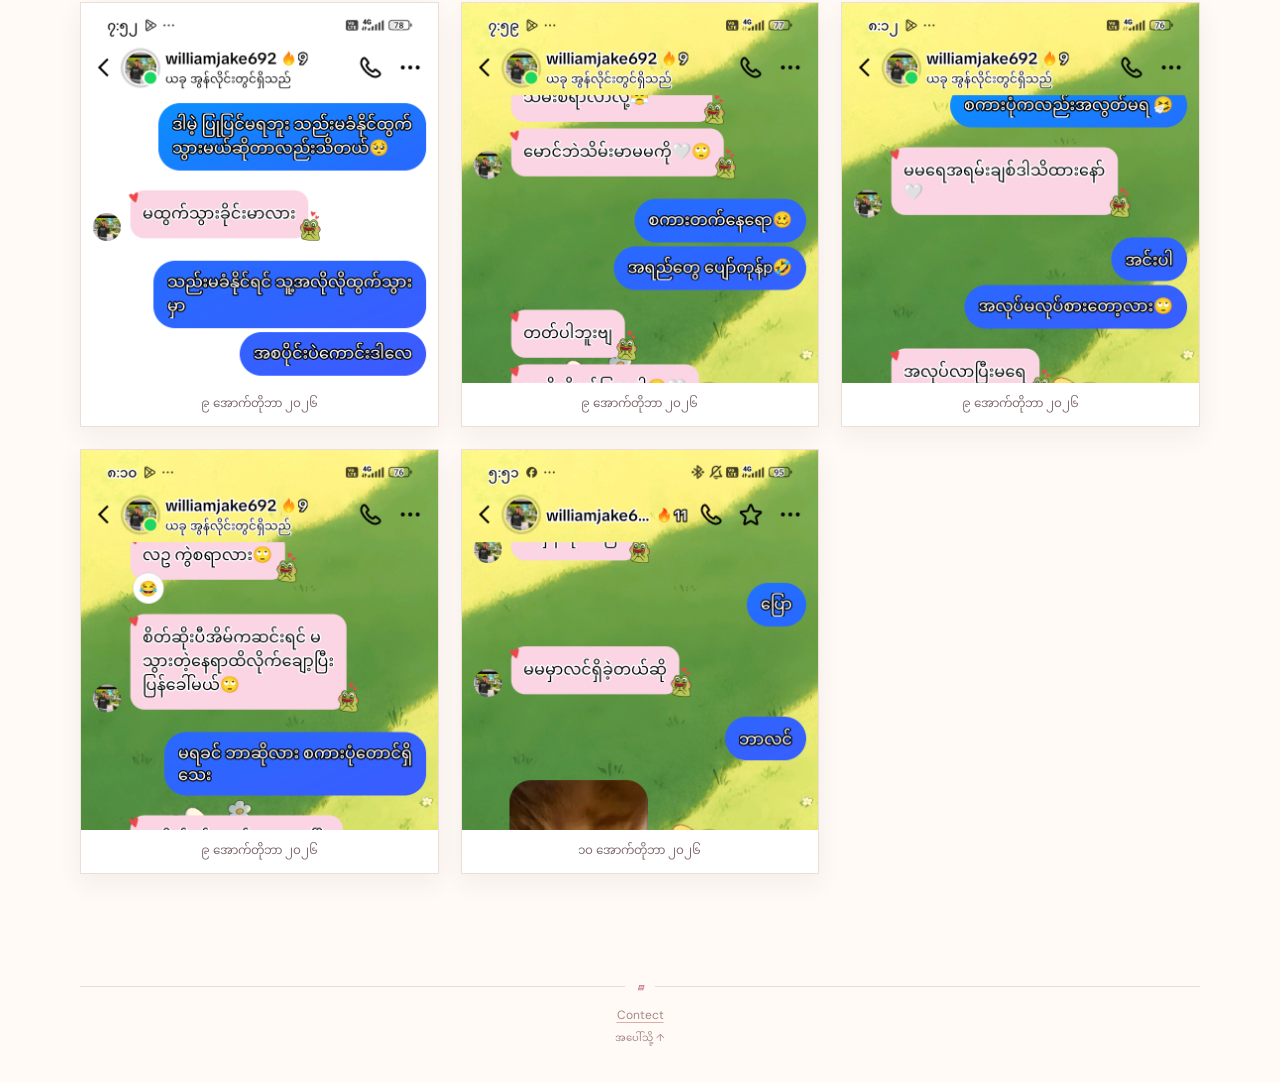
==== commit 438a8823: "Add October 10 screenshot to archive" ====
--- a/index.html
+++ b/index.html
@@ -12,7 +12,7 @@
     <link rel="preconnect" href="https://fonts.gstatic.com" crossorigin />
     <link href="https://fonts.googleapis.com/css2?family=DM+Sans:wght@400;500;600;700&family=Noto+Sans+Myanmar:wght@400;500;600;700&family=Playfair+Display:wght@500;600;700&display=swap" rel="stylesheet" />
     <link rel="stylesheet" href="styles.css?v=header-7" />
-    <script src="script.js?v=photos-5" defer></script>
+    <script src="script.js?v=photos-6" defer></script>
   </head>
   <body>
     <div class="paper-grain" aria-hidden="true"></div>
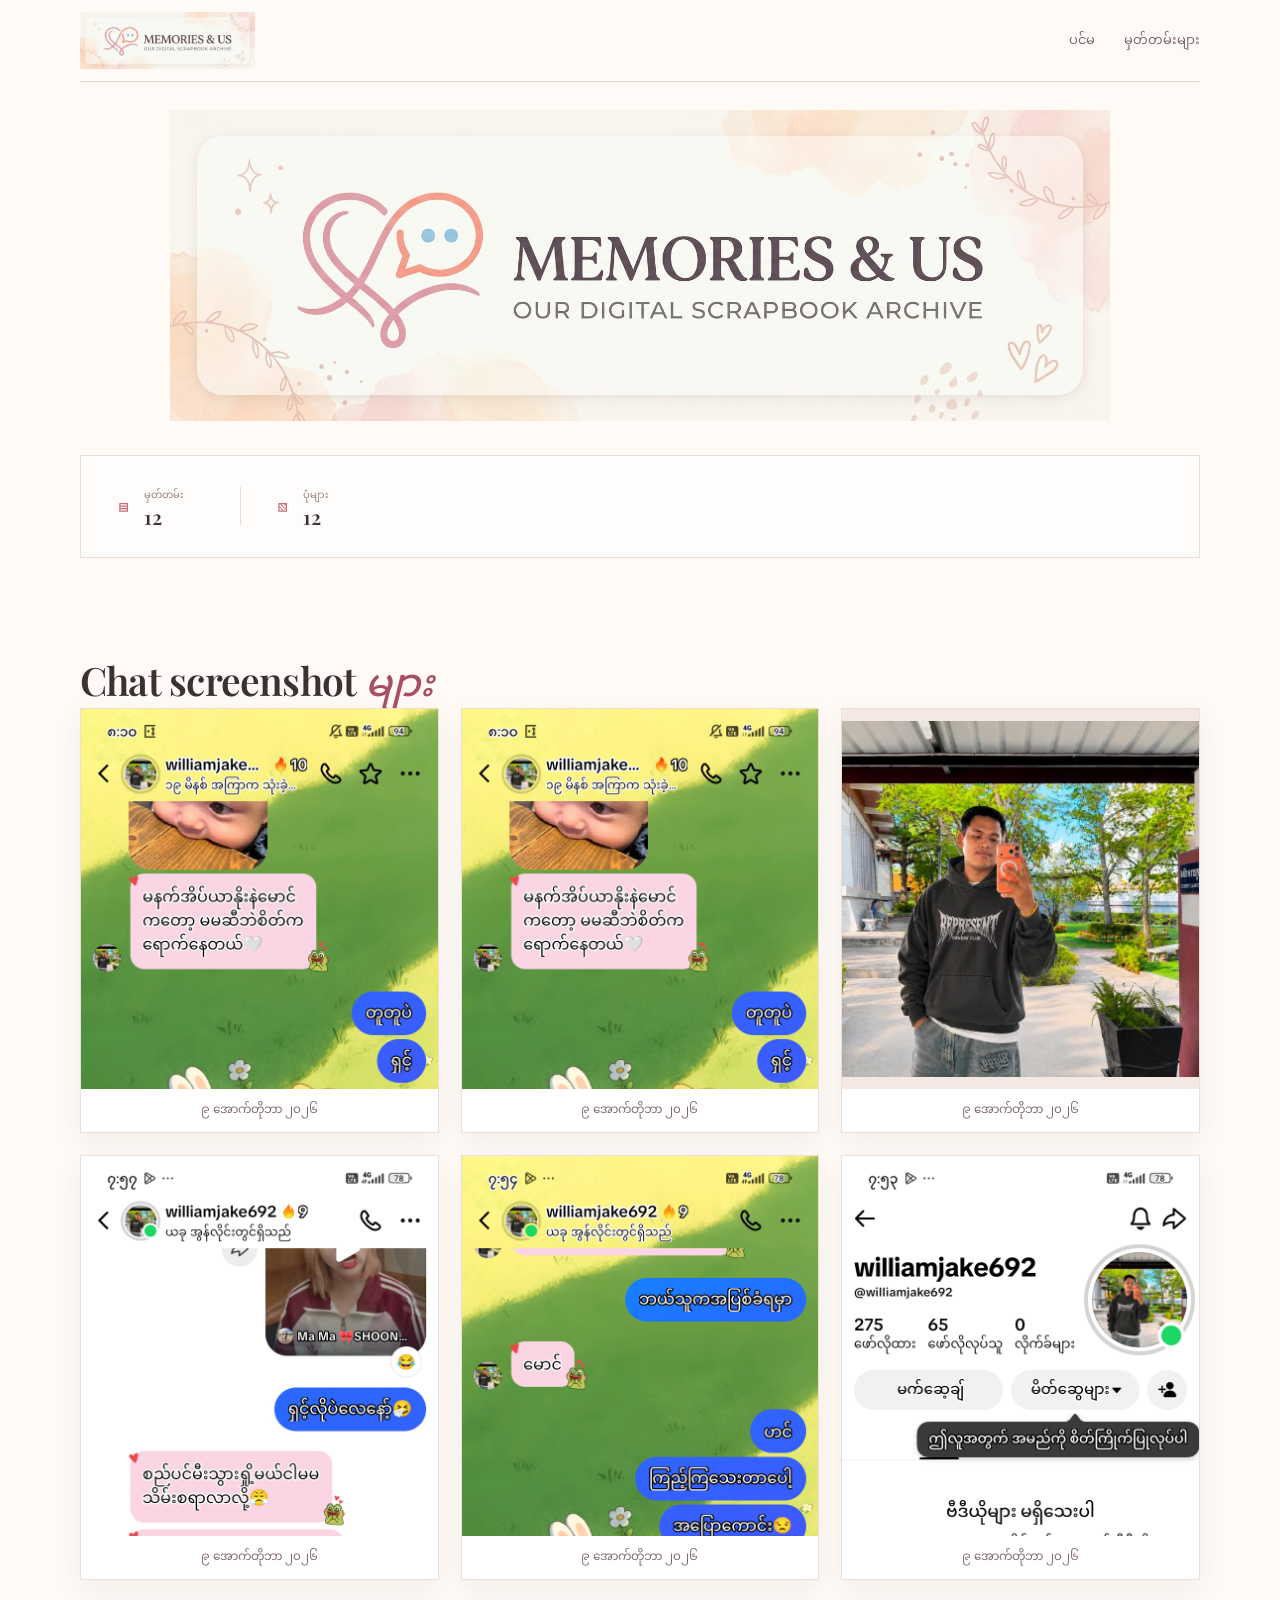
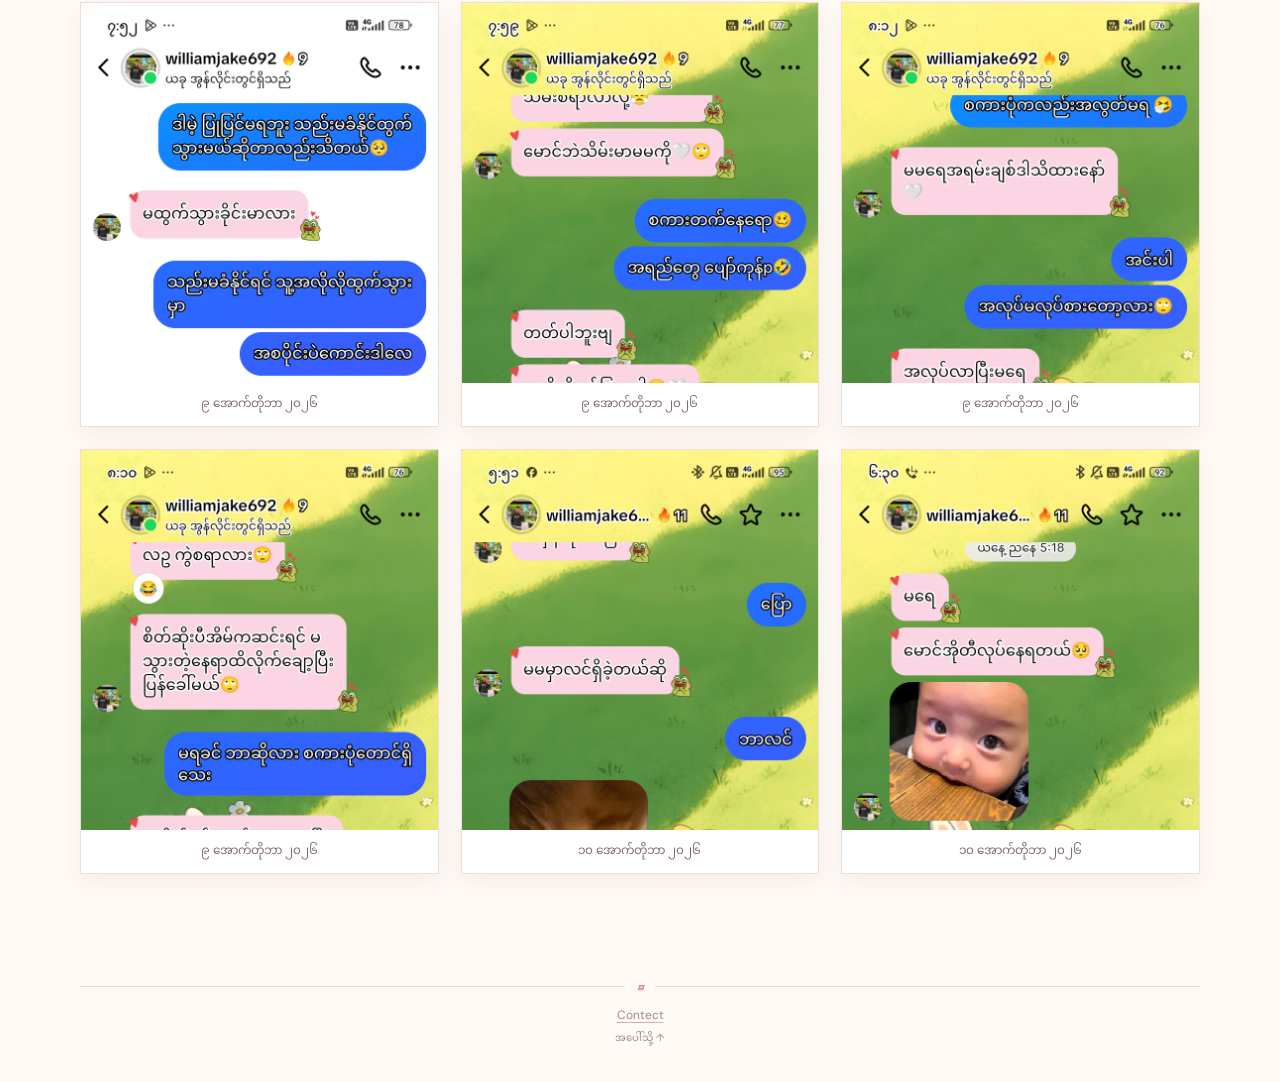
==== commit 3aeb2741: "Add October 10 screenshot to archive" ====
--- a/index.html
+++ b/index.html
@@ -12,7 +12,7 @@
     <link rel="preconnect" href="https://fonts.gstatic.com" crossorigin />
     <link href="https://fonts.googleapis.com/css2?family=DM+Sans:wght@400;500;600;700&family=Noto+Sans+Myanmar:wght@400;500;600;700&family=Playfair+Display:wght@500;600;700&display=swap" rel="stylesheet" />
     <link rel="stylesheet" href="styles.css?v=header-7" />
-    <script src="script.js?v=photos-6" defer></script>
+    <script src="script.js?v=photos-7" defer></script>
   </head>
   <body>
     <div class="paper-grain" aria-hidden="true"></div>
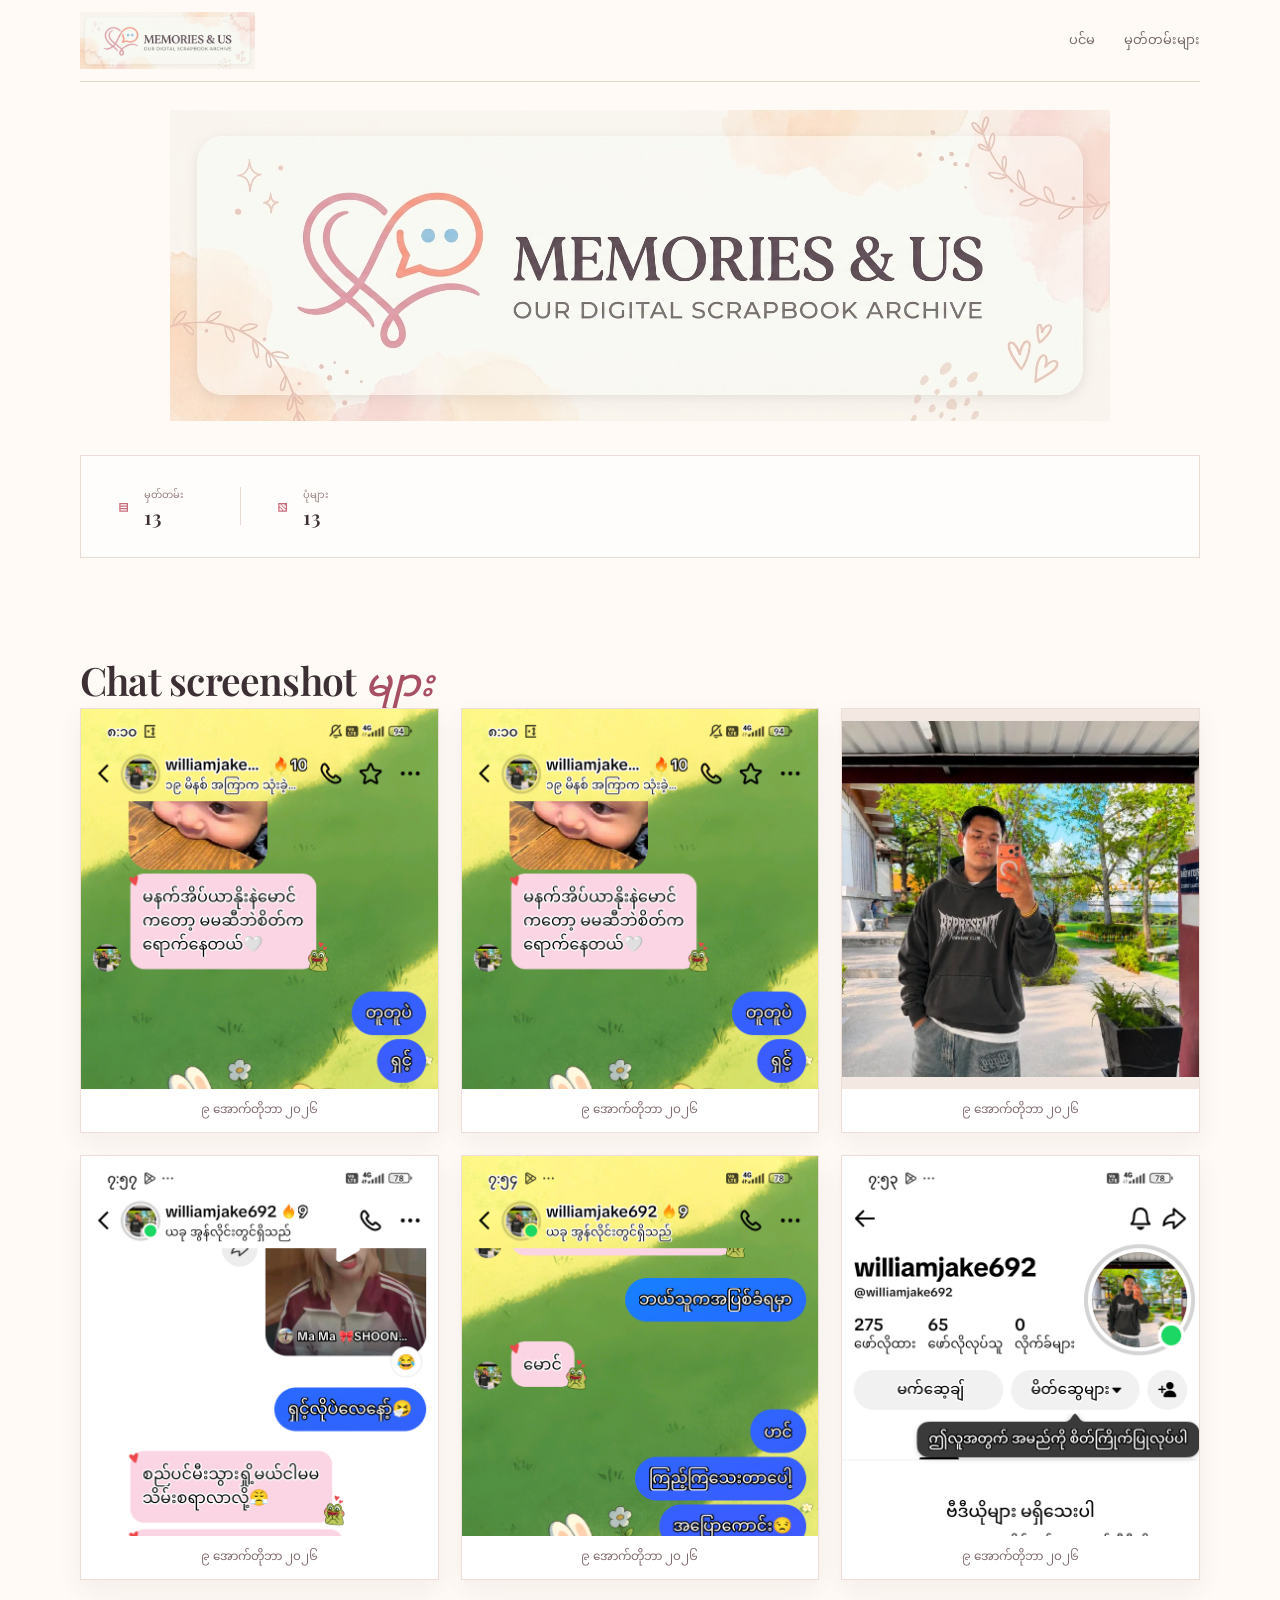
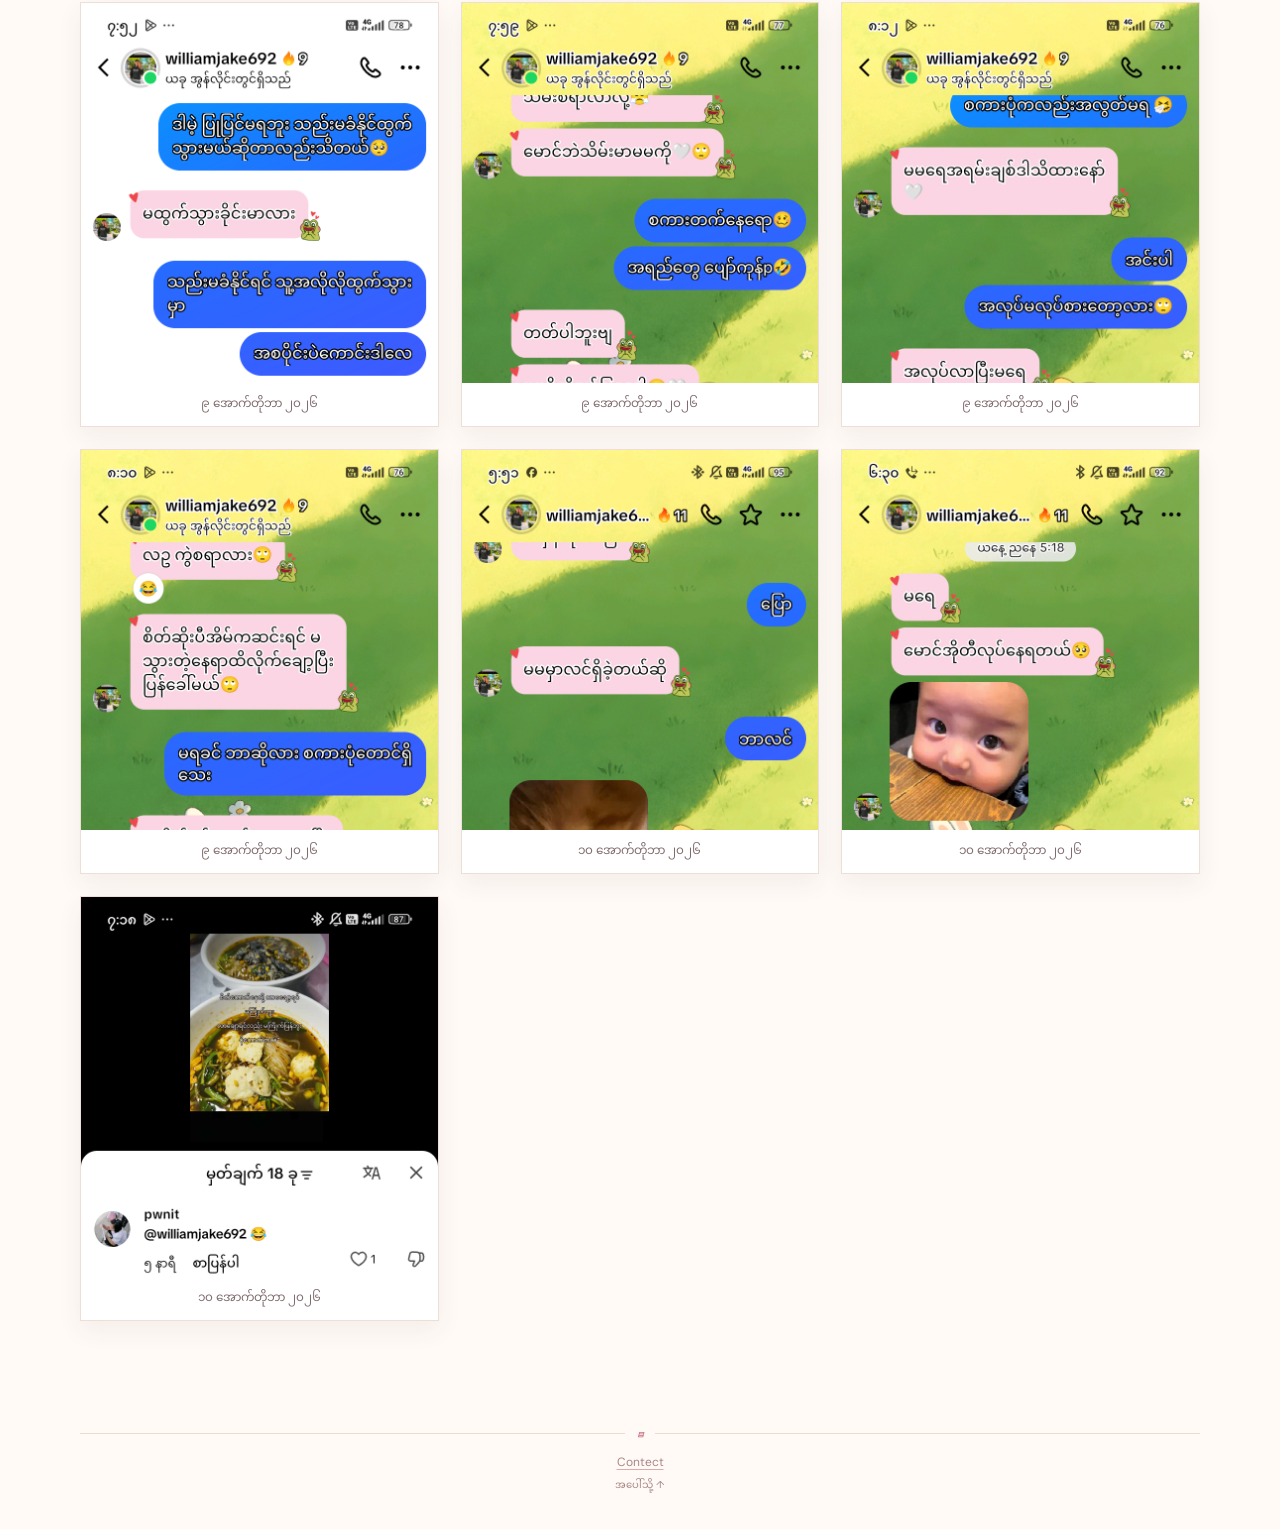
==== commit 7d5c74b1: "Add October 10 screenshot to archive" ====
--- a/index.html
+++ b/index.html
@@ -12,7 +12,7 @@
     <link rel="preconnect" href="https://fonts.gstatic.com" crossorigin />
     <link href="https://fonts.googleapis.com/css2?family=DM+Sans:wght@400;500;600;700&family=Noto+Sans+Myanmar:wght@400;500;600;700&family=Playfair+Display:wght@500;600;700&display=swap" rel="stylesheet" />
     <link rel="stylesheet" href="styles.css?v=header-7" />
-    <script src="script.js?v=photos-7" defer></script>
+    <script src="script.js?v=photos-8" defer></script>
   </head>
   <body>
     <div class="paper-grain" aria-hidden="true"></div>
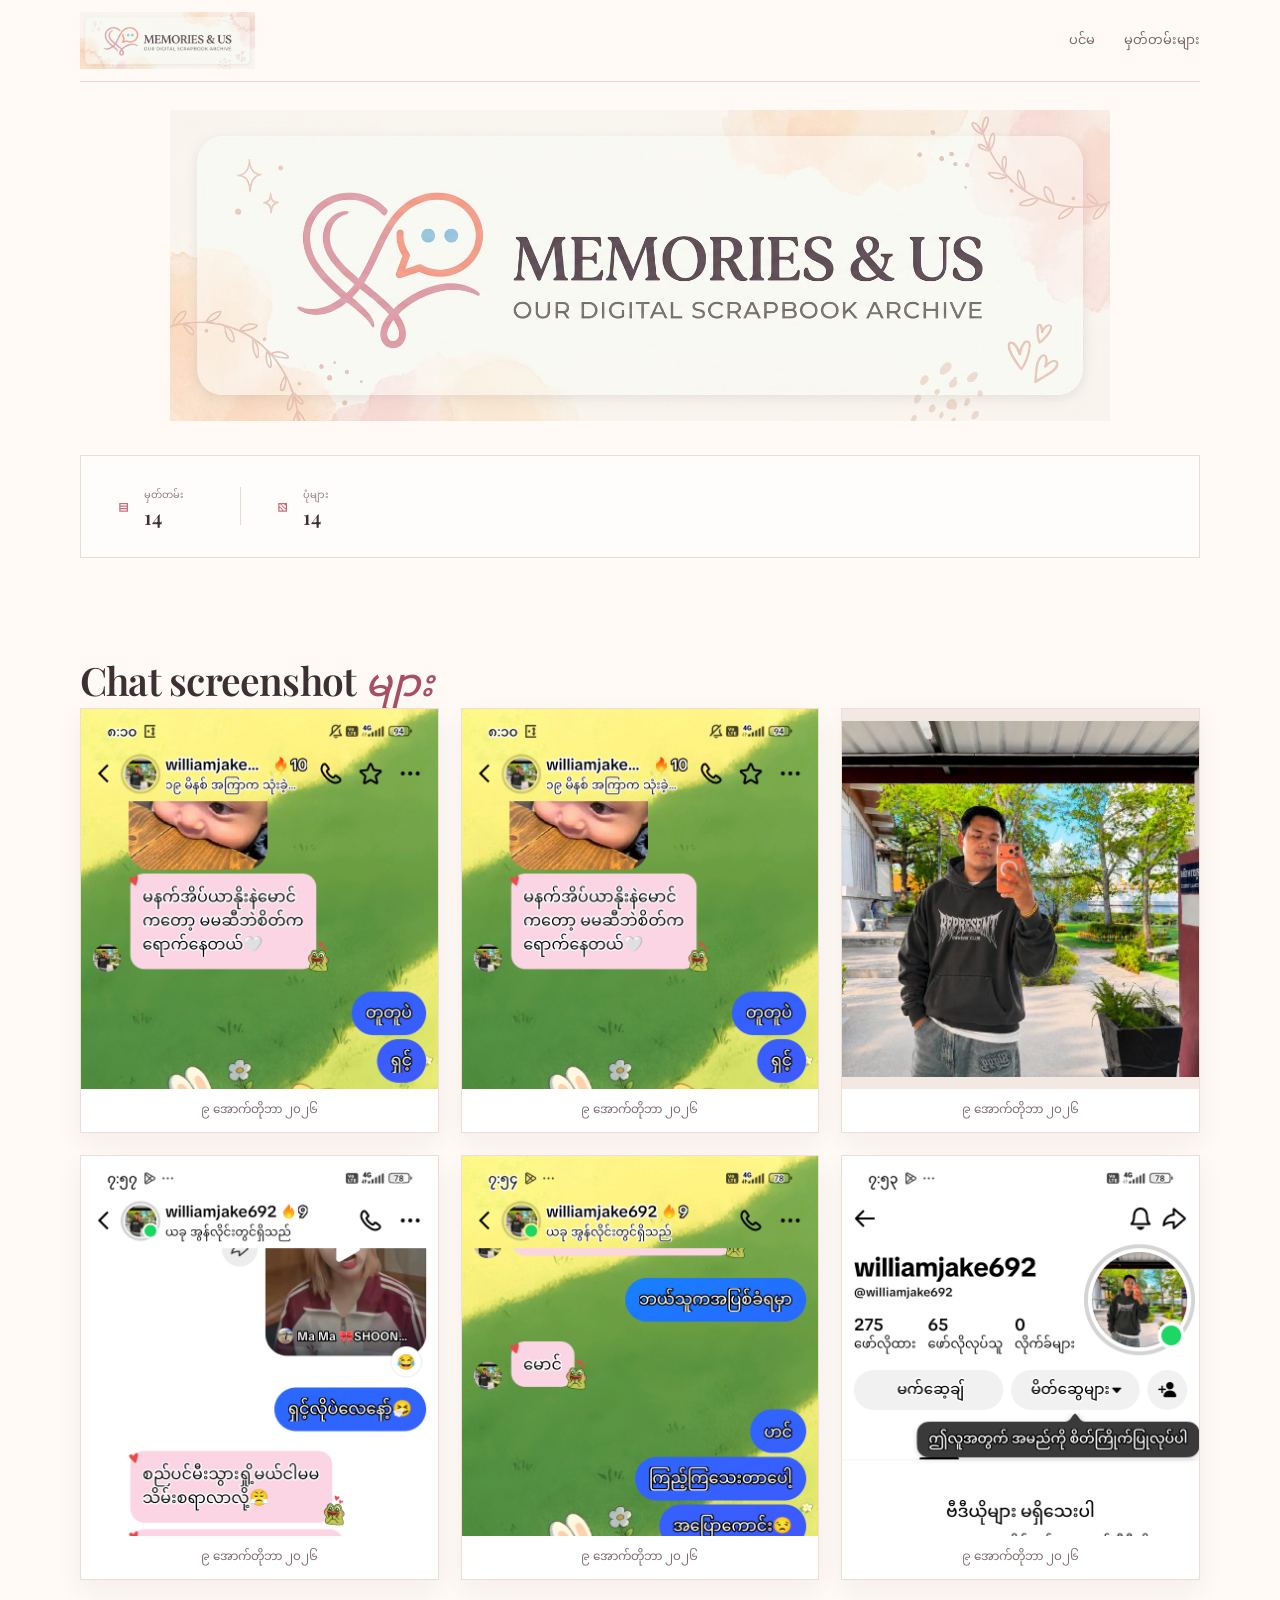
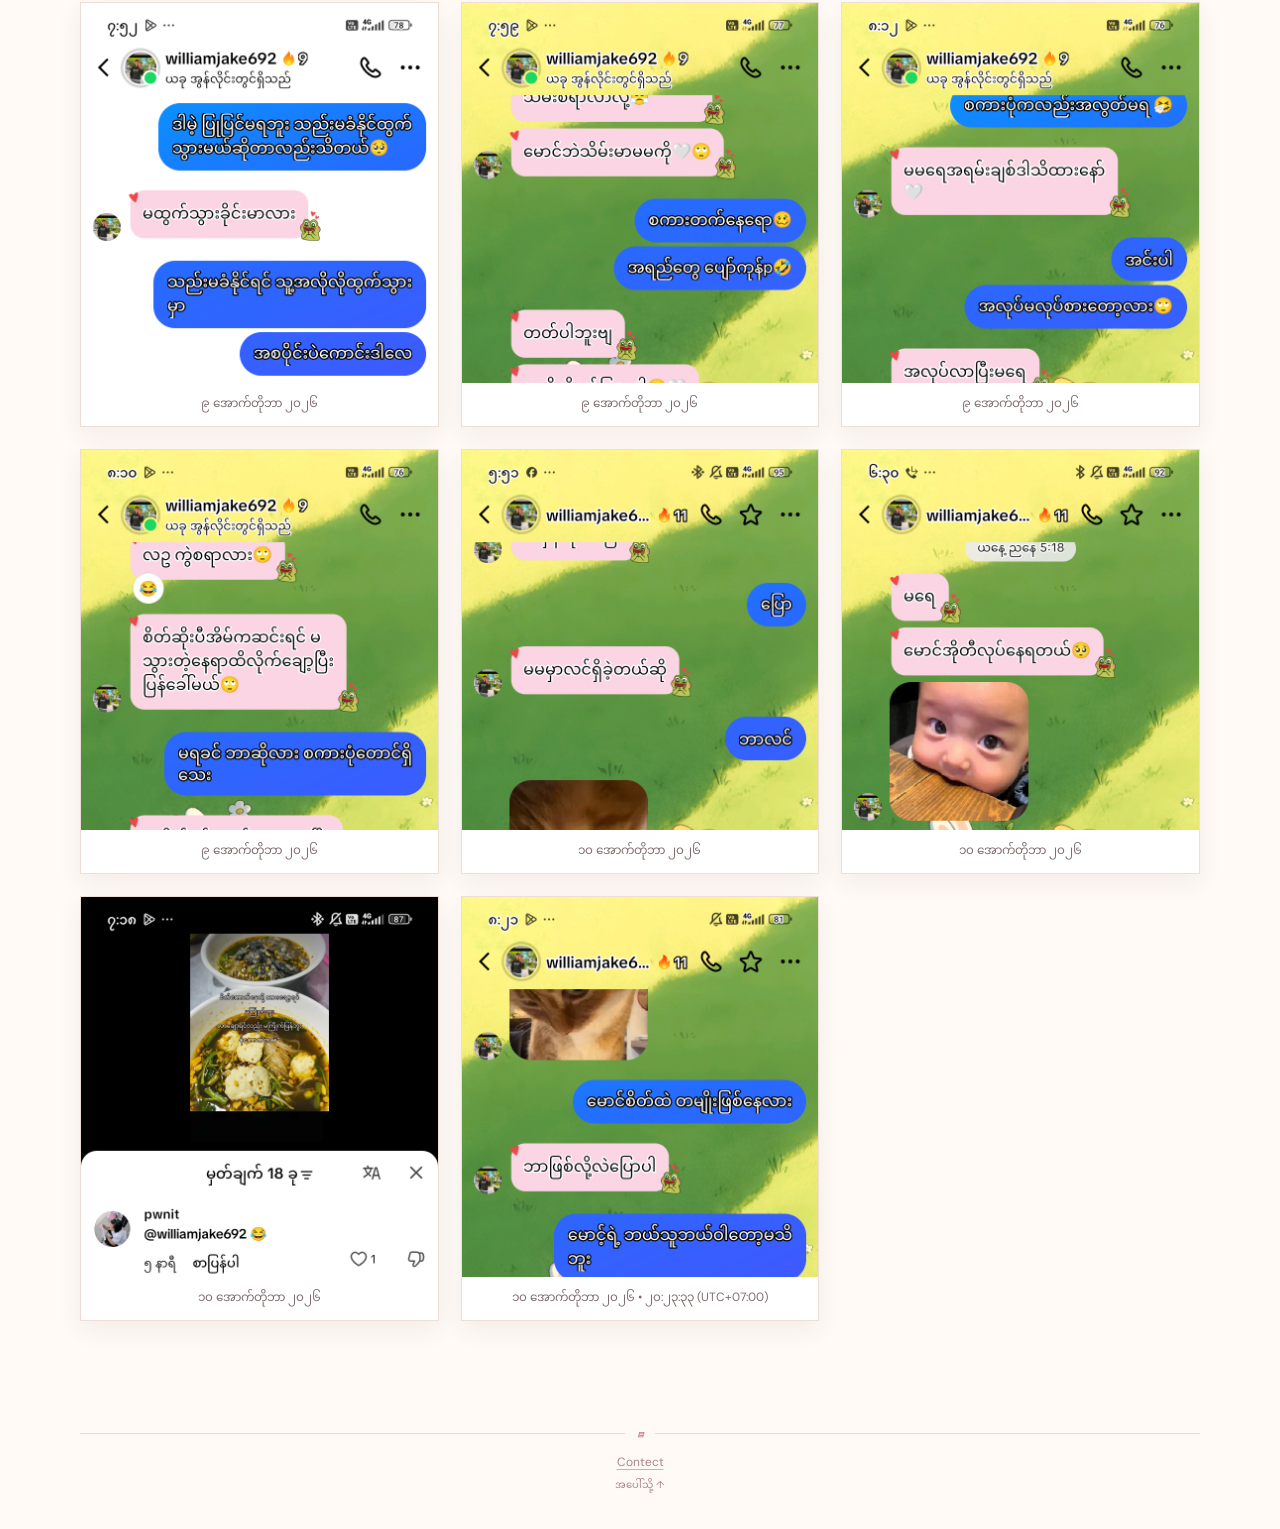
==== commit bc93b9bb: "Add screenshot with precise received timestamp" ====
--- a/index.html
+++ b/index.html
@@ -12,7 +12,7 @@
     <link rel="preconnect" href="https://fonts.gstatic.com" crossorigin />
     <link href="https://fonts.googleapis.com/css2?family=DM+Sans:wght@400;500;600;700&family=Noto+Sans+Myanmar:wght@400;500;600;700&family=Playfair+Display:wght@500;600;700&display=swap" rel="stylesheet" />
     <link rel="stylesheet" href="styles.css?v=header-7" />
-    <script src="script.js?v=photos-8" defer></script>
+    <script src="script.js?v=photos-9" defer></script>
   </head>
   <body>
     <div class="paper-grain" aria-hidden="true"></div>
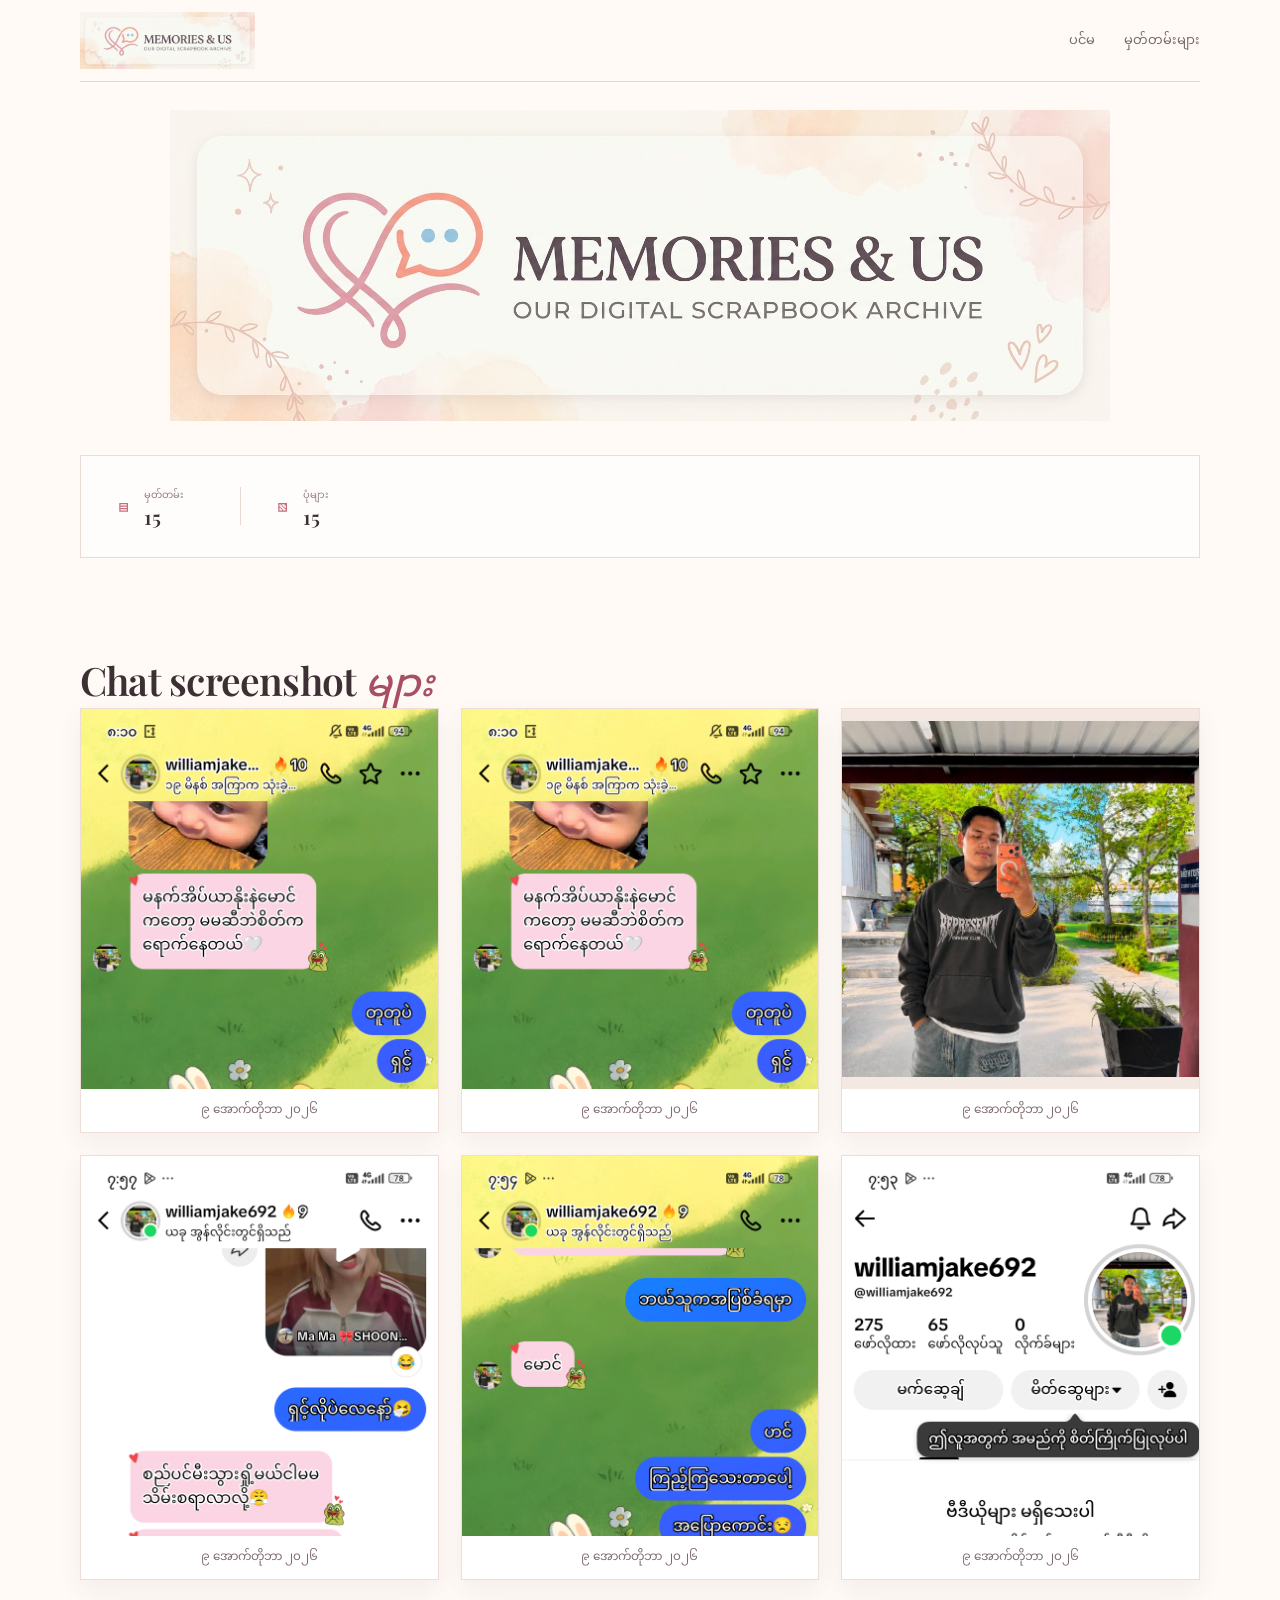
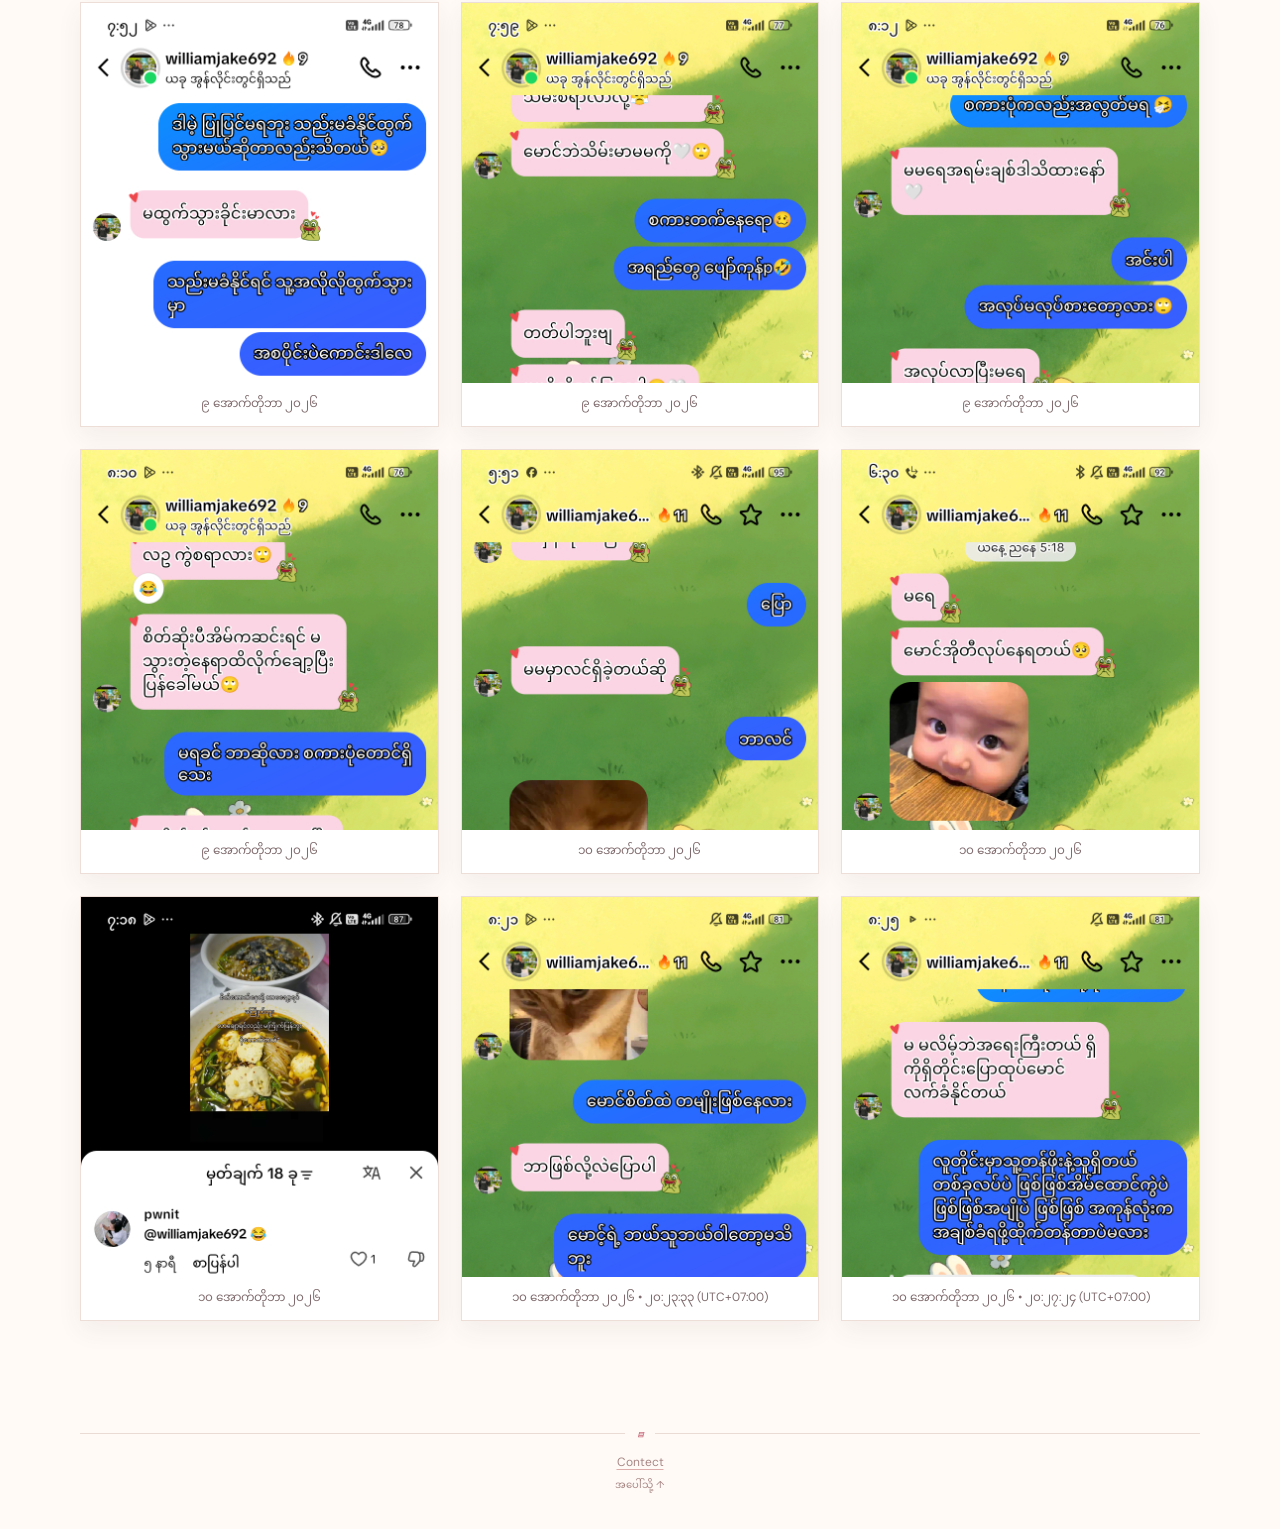
==== commit 7067d292: "Add screenshot with exact received timestamp" ====
--- a/index.html
+++ b/index.html
@@ -12,7 +12,7 @@
     <link rel="preconnect" href="https://fonts.gstatic.com" crossorigin />
     <link href="https://fonts.googleapis.com/css2?family=DM+Sans:wght@400;500;600;700&family=Noto+Sans+Myanmar:wght@400;500;600;700&family=Playfair+Display:wght@500;600;700&display=swap" rel="stylesheet" />
     <link rel="stylesheet" href="styles.css?v=header-7" />
-    <script src="script.js?v=photos-9" defer></script>
+    <script src="script.js?v=photos-10" defer></script>
   </head>
   <body>
     <div class="paper-grain" aria-hidden="true"></div>
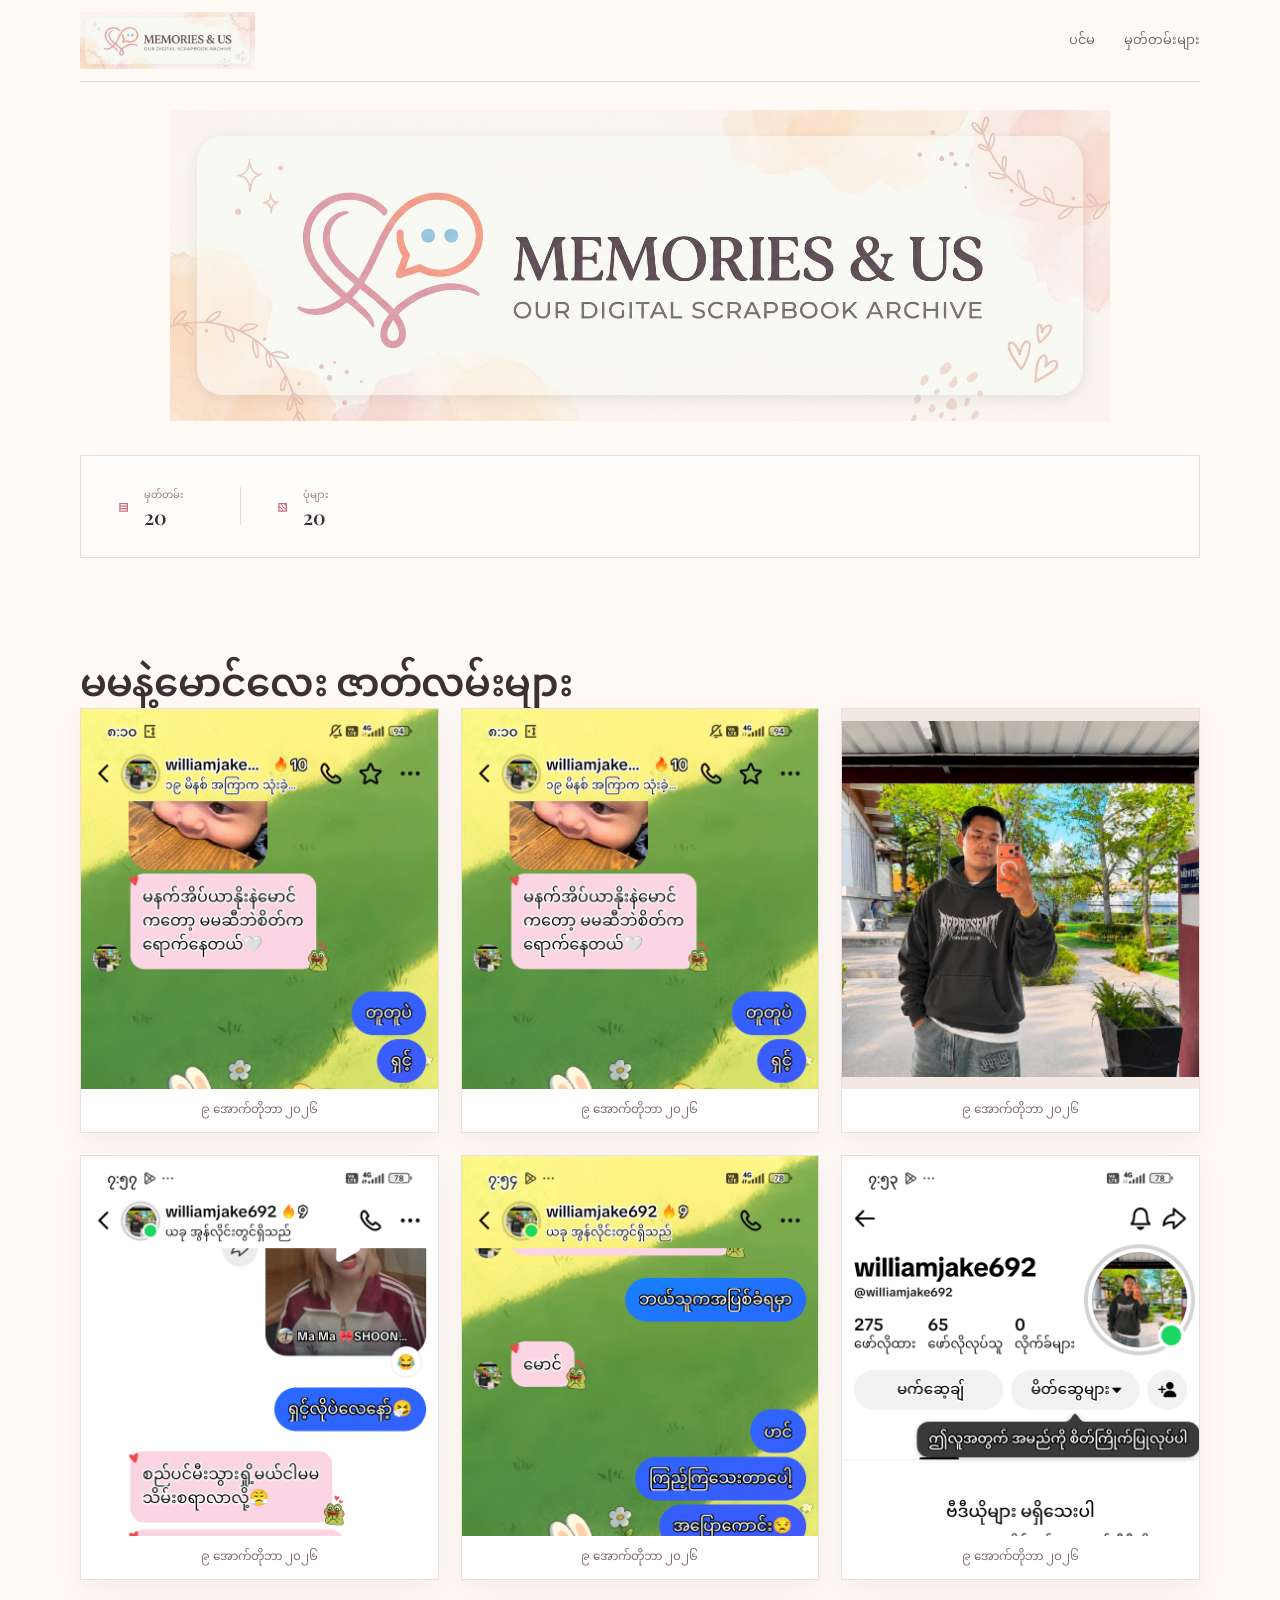
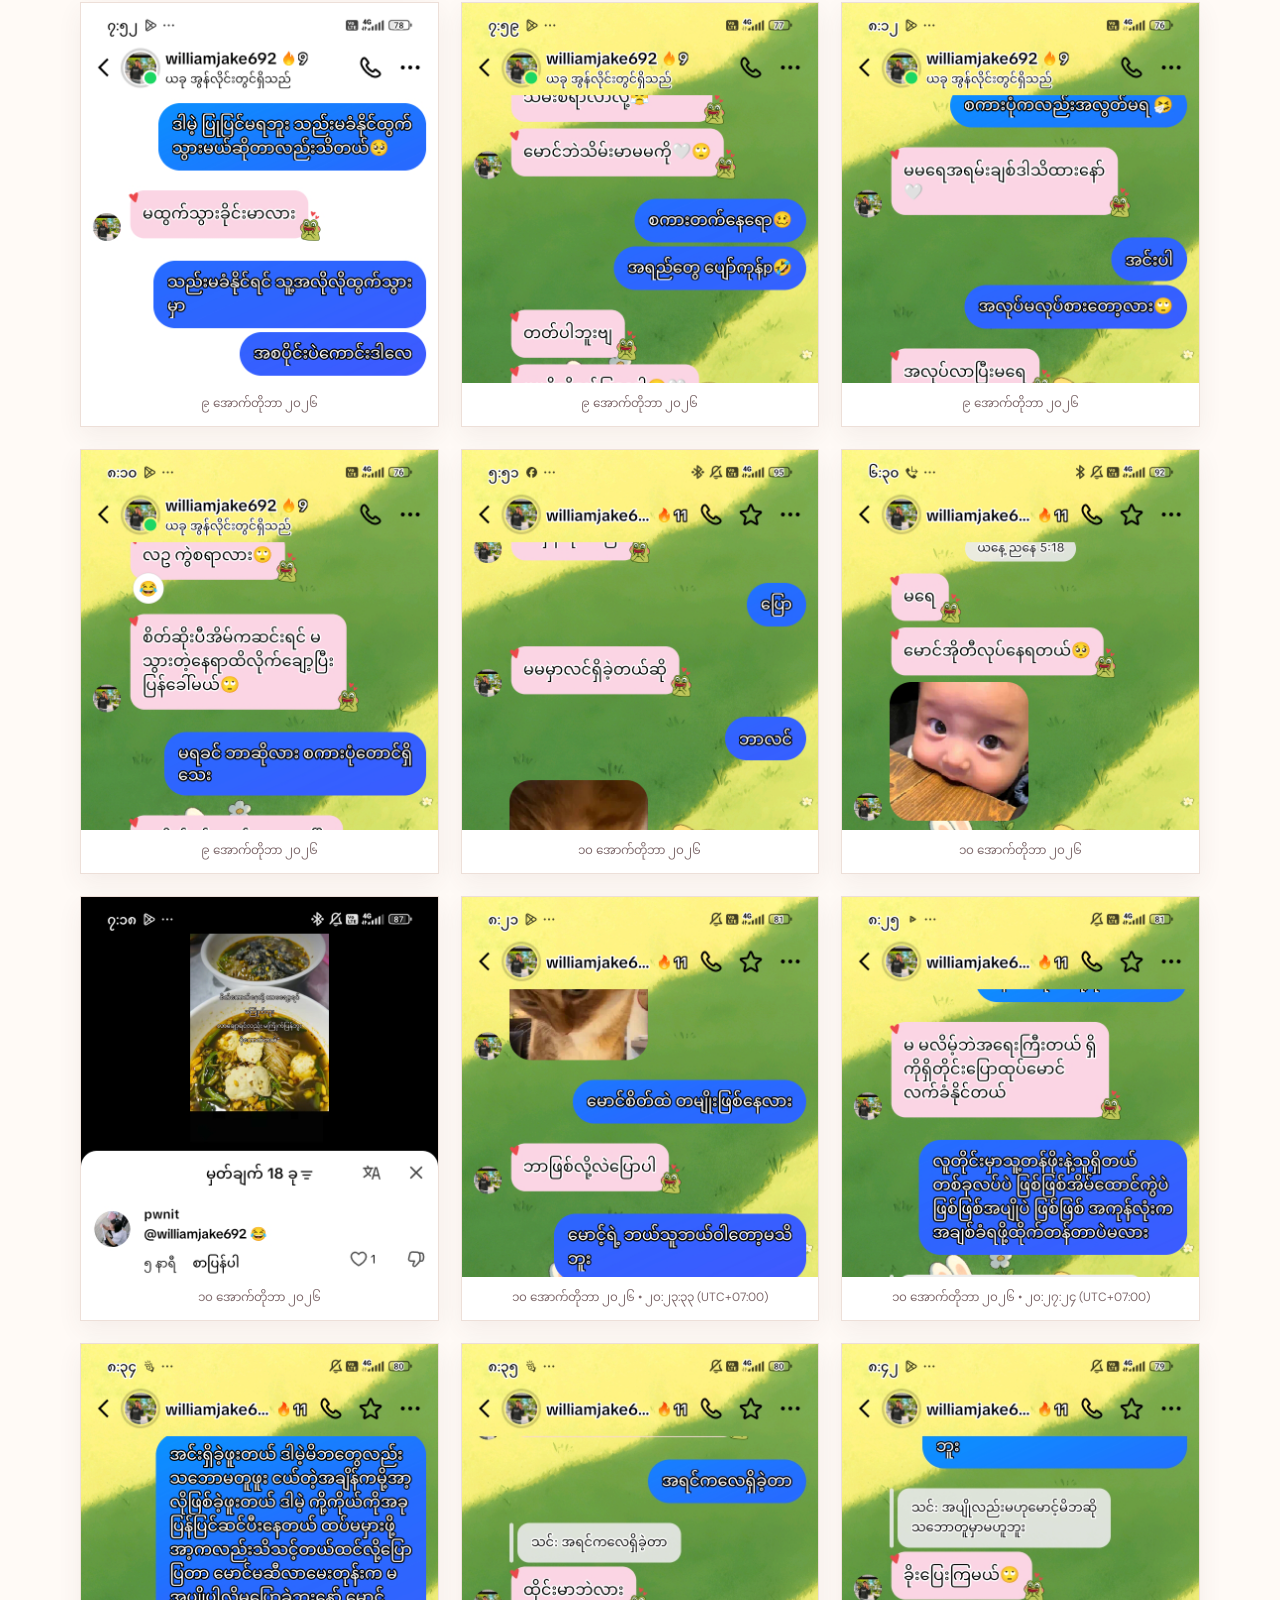
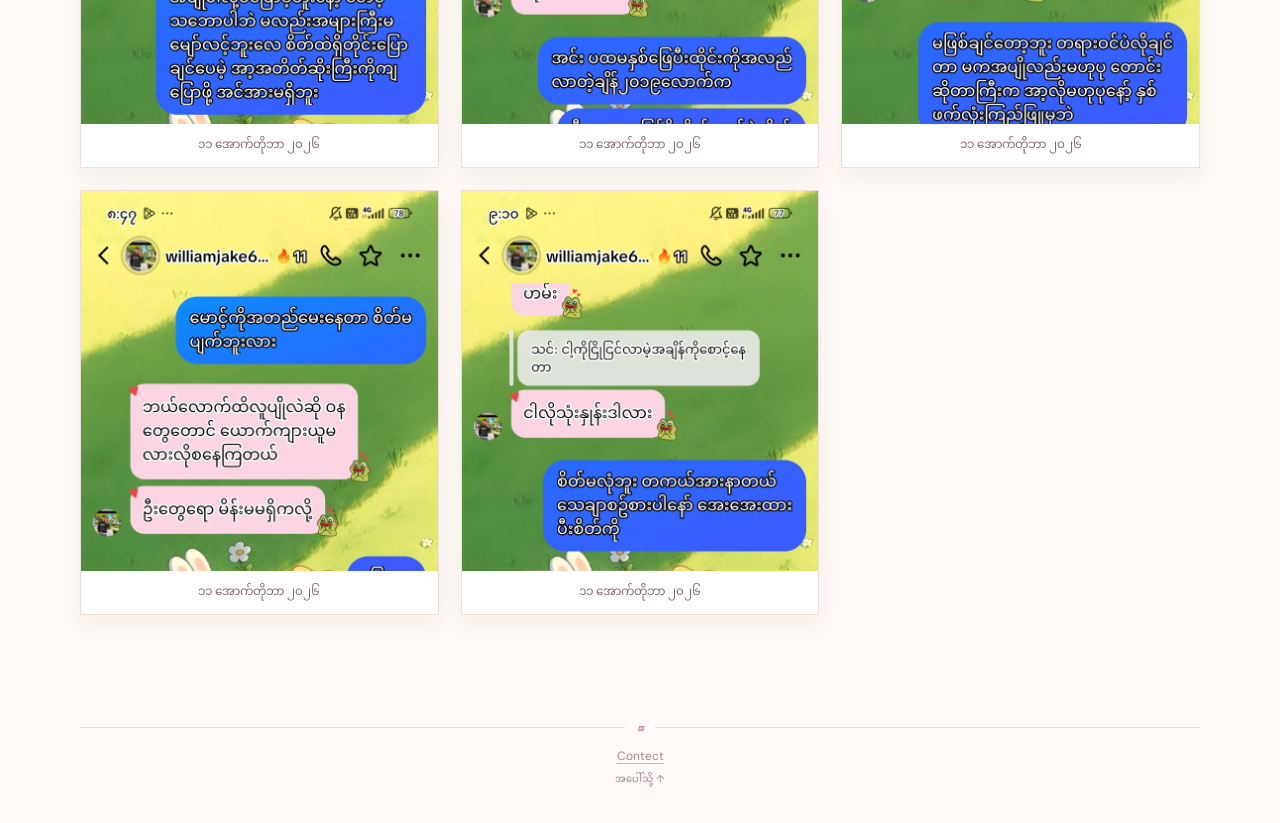
==== commit c3f06ed4: "Add five October 11 screenshots and story title" ====
--- a/index.html
+++ b/index.html
@@ -4,21 +4,22 @@
     <meta charset="UTF-8" />
     <meta name="viewport" content="width=device-width, initial-scale=1" />
     <meta name="theme-color" content="#fff9f5" />
-    <meta name="description" content="Chat screenshot များကိုကြည့်ရှုနိုင်သည့် photo archive။" />
+    <meta name="description" content="မမနဲ့မောင်လေး ဇာတ်လမ်းများ — screenshot မှတ်တမ်းပြခန်း။" />
+    <meta property="og:title" content="မမနဲ့မောင်လေး ဇာတ်လမ်းများ" />
     <meta property="og:image" content="https://daily-wage-app.github.io/memory-chat-hub/assets/memories-us.jpg" />
-    <title>Memories & Us — Chat Archive</title>
+    <title>မမနဲ့မောင်လေး ဇာတ်လမ်းများ</title>
     <link rel="icon" type="image/jpeg" href="assets/memories-us.jpg" />
     <link rel="preconnect" href="https://fonts.googleapis.com" />
     <link rel="preconnect" href="https://fonts.gstatic.com" crossorigin />
     <link href="https://fonts.googleapis.com/css2?family=DM+Sans:wght@400;500;600;700&family=Noto+Sans+Myanmar:wght@400;500;600;700&family=Playfair+Display:wght@500;600;700&display=swap" rel="stylesheet" />
     <link rel="stylesheet" href="styles.css?v=header-7" />
-    <script src="script.js?v=photos-10" defer></script>
+    <script src="script.js?v=photos-11" defer></script>
   </head>
   <body>
     <div class="paper-grain" aria-hidden="true"></div>
     <div class="page-shell">
       <header class="topbar">
-        <a class="brand" href="#home" aria-label="Memories & Us — ပင်မစာမျက်နှာ">
+        <a class="brand" href="#home" aria-label="မမနဲ့မောင်လေး ဇာတ်လမ်းများ — ပင်မစာမျက်နှာ">
           <img class="brand-logo" src="assets/memories-us.jpg" alt="Memories & Us" />
         </a>
         <nav class="nav" aria-label="အဓိကလမ်းညွှန်">
@@ -33,15 +34,15 @@
         </section>
 
         <section class="overview" aria-label="မှတ်တမ်းအကျဉ်း">
-          <div class="overview-item"><span class="overview-icon">▤</span><span class="overview-label">မှတ်တမ်း</span><strong id="momentCount">10</strong></div>
+          <div class="overview-item"><span class="overview-icon">▤</span><span class="overview-label">မှတ်တမ်း</span><strong id="momentCount">20</strong></div>
           <span class="overview-divider" aria-hidden="true"></span>
-          <div class="overview-item"><span class="overview-icon">▧</span><span class="overview-label">ပုံများ</span><strong id="photoCount">10</strong></div>
+          <div class="overview-item"><span class="overview-icon">▧</span><span class="overview-label">ပုံများ</span><strong id="photoCount">20</strong></div>
         </section>
 
         <section class="gallery-section" id="gallery" aria-labelledby="gallery-heading">
           <div class="gallery-heading-row">
             <div class="section-heading">
-              <h2 id="gallery-heading">Chat screenshot <em>များ</em></h2>
+              <h2 id="gallery-heading">မမနဲ့မောင်လေး ဇာတ်လမ်းများ</h2>
             </div>
           </div>
           <div id="memoryGrid" class="memory-grid" aria-live="polite"></div>
